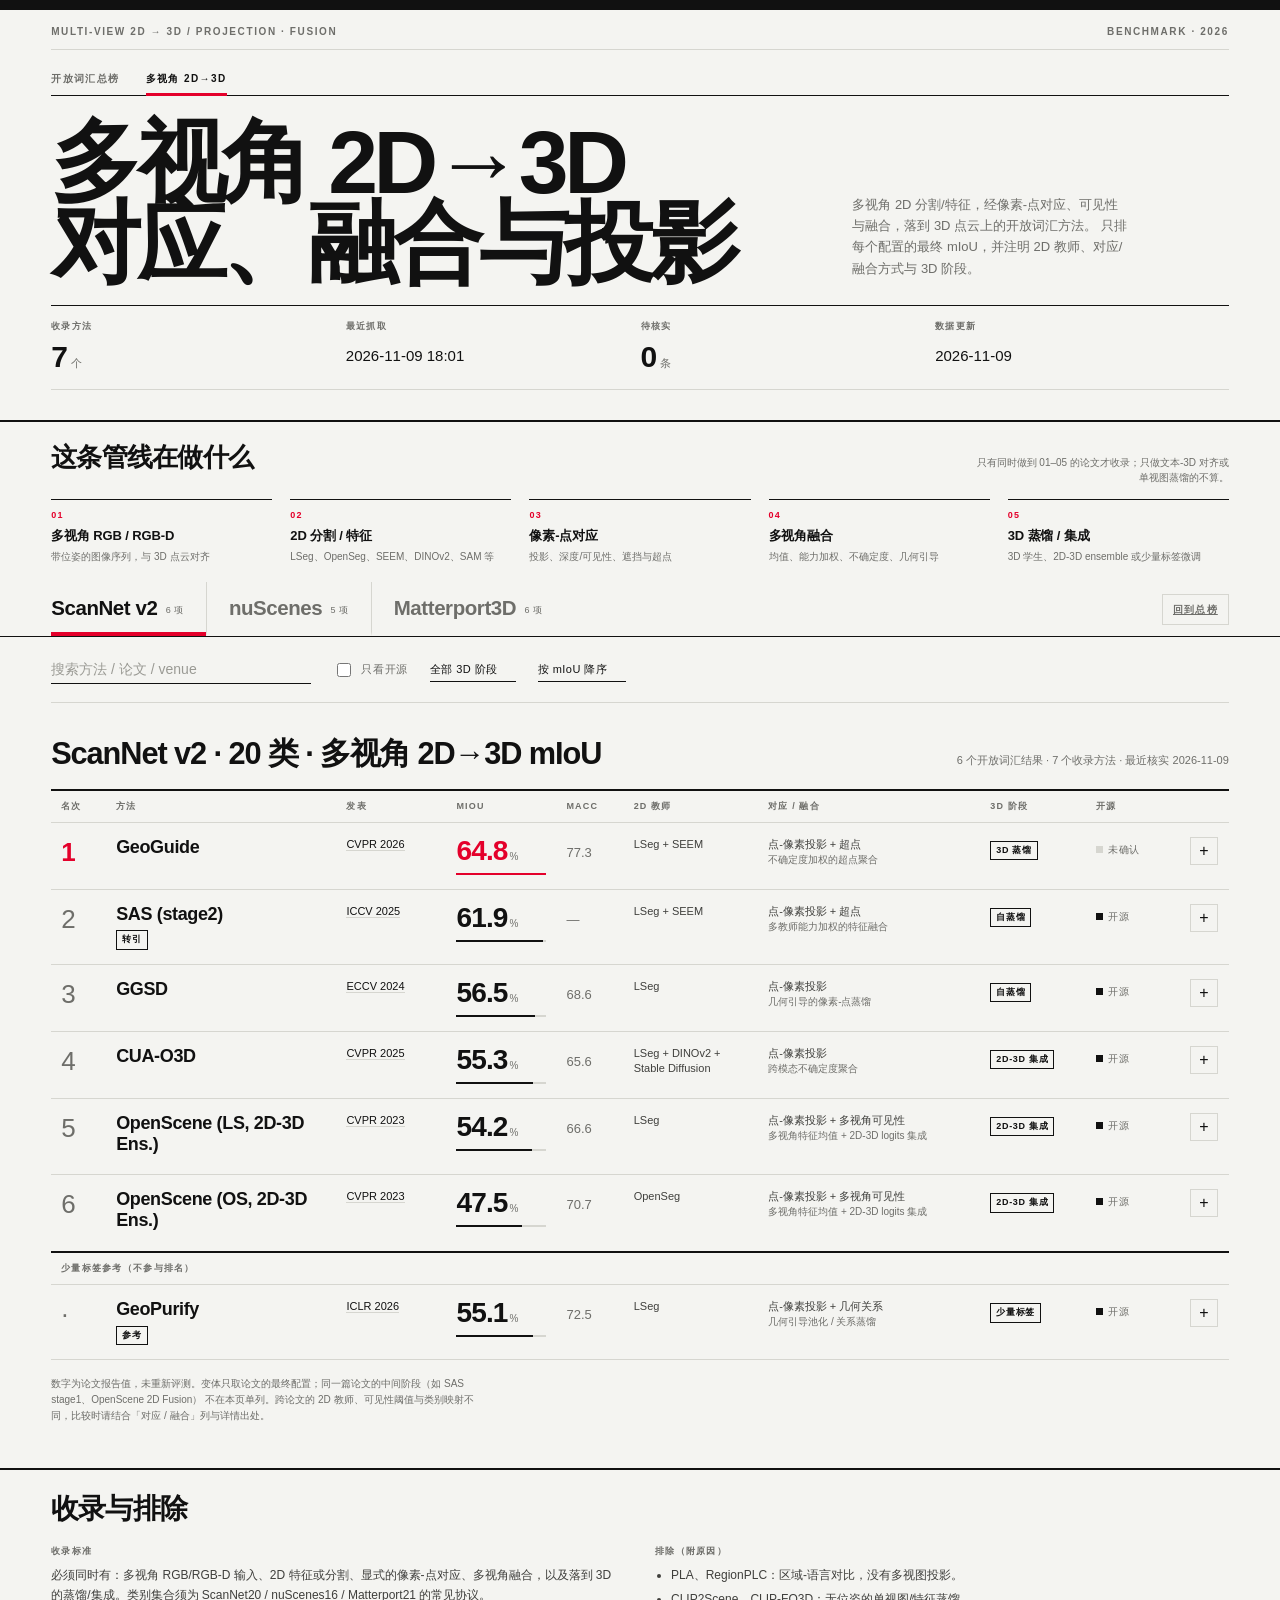
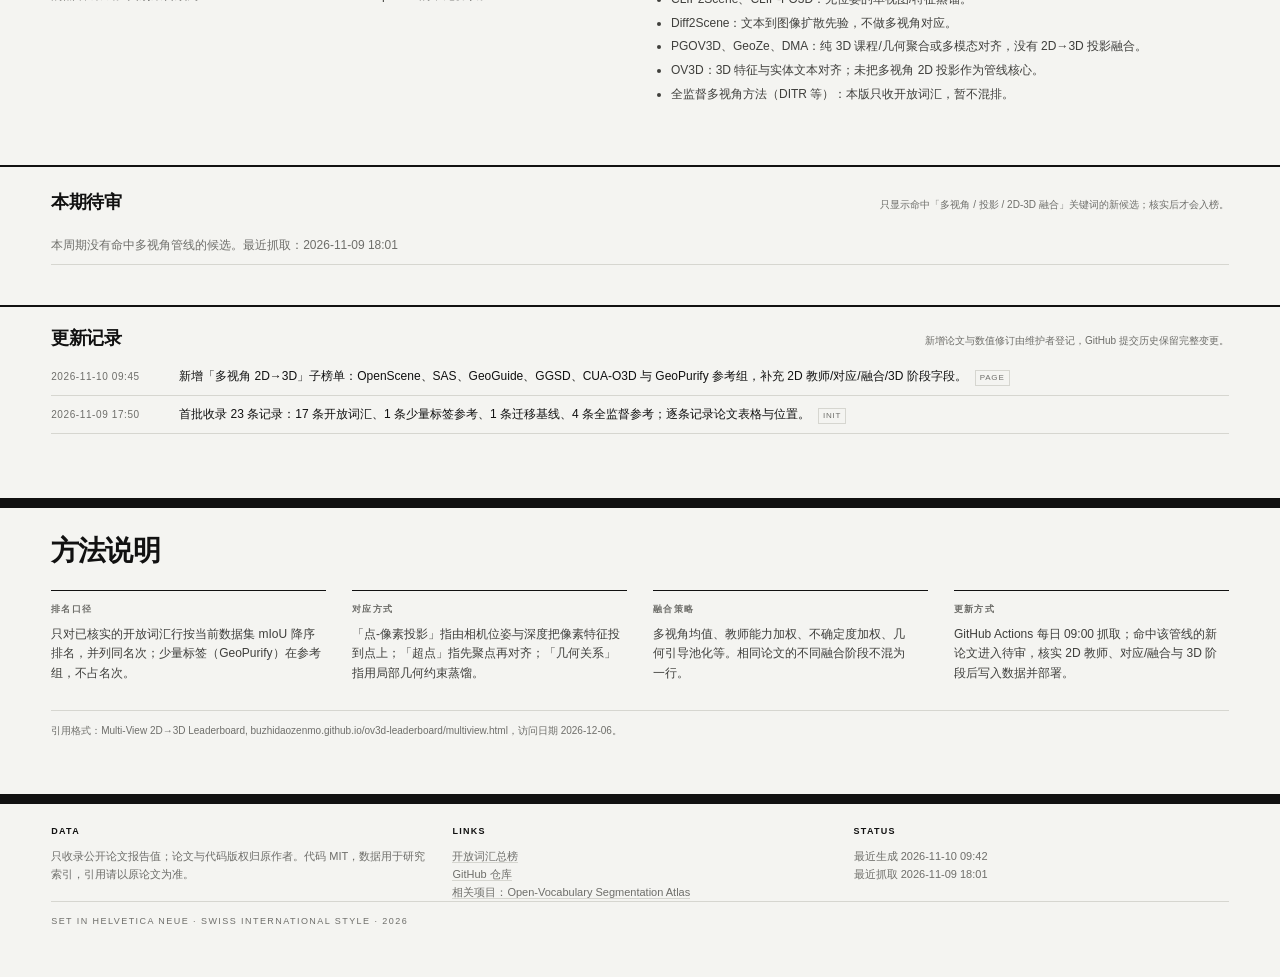
==== multiview.html @ ec30d6f8 "feat: add multi-view 2D-to-3D projection and fusion sub-leaderboard" ====
<!doctype html>
<html lang="zh-CN">
<head>
  <meta charset="utf-8">
  <meta name="viewport" content="width=device-width, initial-scale=1">
  <title>多视角 2D→3D 点云分割榜单 · Projection & Fusion</title>
  <meta name="description" content="多视角 2D 特征/分割经过像素-点对应、可见性与融合，投影到 3D 点云的开放词汇语义分割榜单：ScanNet v2、nuScenes、Matterport3D 的最终 mIoU，标注 2D 教师、对应/融合方式、3D 阶段与开源状态。">
  <meta name="color-scheme" content="light">
  <meta property="og:title" content="多视角 2D→3D 点云分割榜单">
  <meta property="og:description" content="多视角 2D 对应、融合与投影到 3D 点云的开放词汇方法，按 ScanNet v2 / nuScenes / Matterport3D 的最终 mIoU 排名。">
  <meta property="og:type" content="website">
  <link rel="icon" href="assets/favicon.svg" type="image/svg+xml">
  <link rel="stylesheet" href="assets/style.css">
</head>
<body>
  <a class="skip" href="#main">跳到正文</a>

  <header class="masthead wrap">
    <div class="kicker">
      <span>MULTI-VIEW 2D → 3D / PROJECTION · FUSION</span>
      <span>BENCHMARK · <span id="kicker-year">2026</span></span>
    </div>

    <nav class="sitenav" aria-label="榜单切换">
      <a href="index.html">开放词汇总榜</a>
      <a href="multiview.html" aria-current="page">多视角 2D→3D</a>
    </nav>

    <div class="masthead-grid">
      <h1>多视角 2D→3D<br>对应、融合与投影</h1>
      <p class="lede">
        多视角 2D 分割/特征，经像素-点对应、可见性与融合，落到 3D 点云上的开放词汇方法。
        只排每个配置的最终 mIoU，并注明 2D 教师、对应/融合方式与 3D 阶段。
      </p>
    </div>
    <dl class="stats" aria-label="数据概览">
      <div>
        <dt>收录方法</dt>
        <dd><span id="stat-methods">—</span><small>个</small></dd>
      </div>
      <div>
        <dt>最近抓取</dt>
        <dd id="stat-check" class="stat-date">—</dd>
      </div>
      <div>
        <dt>待核实</dt>
        <dd><span id="stat-pending">—</span><small>条</small></dd>
      </div>
      <div>
        <dt>数据更新</dt>
        <dd id="stat-updated" class="stat-date">—</dd>
      </div>
    </dl>
  </header>

  <section class="pipeline wrap" aria-labelledby="pipeline-title">
    <div class="pipeline-head">
      <h2 id="pipeline-title">这条管线在做什么</h2>
      <p>只有同时做到 01–05 的论文才收录；只做文本-3D 对齐或单视图蒸馏的不算。</p>
    </div>
    <ol class="pipeline-steps">
      <li class="step">
        <b>01</b>
        <strong>多视角 RGB / RGB-D</strong>
        <span>带位姿的图像序列，与 3D 点云对齐</span>
      </li>
      <li class="step">
        <b>02</b>
        <strong>2D 分割 / 特征</strong>
        <span>LSeg、OpenSeg、SEEM、DINOv2、SAM 等</span>
      </li>
      <li class="step">
        <b>03</b>
        <strong>像素-点对应</strong>
        <span>投影、深度/可见性、遮挡与超点</span>
      </li>
      <li class="step">
        <b>04</b>
        <strong>多视角融合</strong>
        <span>均值、能力加权、不确定度、几何引导</span>
      </li>
      <li class="step">
        <b>05</b>
        <strong>3D 蒸馏 / 集成</strong>
        <span>3D 学生、2D-3D ensemble 或少量标签微调</span>
      </li>
    </ol>
  </section>

  <nav class="tabs wrap" aria-label="数据集">
    <div class="tablist" role="tablist" aria-label="选择数据集">
      <button class="tab" role="tab" data-dataset="scannet_v2" aria-selected="true">
        ScanNet v2 <sup>20 类</sup>
      </button>
      <button class="tab" role="tab" data-dataset="nuscenes" aria-selected="false">
        nuScenes <sup>16 类</sup>
      </button>
      <button class="tab" role="tab" data-dataset="matterport3d" aria-selected="false">
        Matterport3D <sup>21 类</sup>
      </button>
    </div>
    <div class="viewswitch" role="group" aria-label="视图">
      <a class="ghost" href="index.html">回到总榜</a>
    </div>
  </nav>

  <main id="main" class="wrap">
    <section aria-labelledby="table-caption">
      <div class="toolbar">
        <label class="search">
          <span class="sr">搜索方法或论文</span>
          <input id="search" type="search" placeholder="搜索方法 / 论文 / venue" autocomplete="off">
        </label>
        <label class="check"><input id="only-open" type="checkbox"> 只看开源</label>
        <label class="select">
          <span class="sr">3D 阶段</span>
          <select id="stage-filter">
            <option value="all">全部 3D 阶段</option>
            <option value="3d_distill">3D 蒸馏</option>
            <option value="self_distill">自蒸馏</option>
            <option value="2d3d_ensemble">2D-3D 集成</option>
            <option value="few_label">少量标签</option>
          </select>
        </label>
        <label class="select">
          <span class="sr">排序</span>
          <select id="sort">
            <option value="miou">按 mIoU 降序</option>
            <option value="year">按年份降序</option>
            <option value="name">按方法名</option>
          </select>
        </label>
      </div>

      <div class="caption-row">
        <h2 id="table-caption">—</h2>
        <p id="table-sub">—</p>
      </div>

      <div class="tablewrap">
        <table class="board mv-board" id="board">
          <thead>
            <tr>
              <th scope="col" class="c-rank">名次</th>
              <th scope="col" class="c-method">方法</th>
              <th scope="col" class="c-venue">发表</th>
              <th scope="col" class="c-miou">mIoU</th>
              <th scope="col" class="c-macc">mAcc</th>
              <th scope="col" class="c-teacher">2D 教师</th>
              <th scope="col" class="c-corr">对应 / 融合</th>
              <th scope="col" class="c-stage">3D 阶段</th>
              <th scope="col" class="c-code">开源</th>
              <th scope="col" class="c-more"><span class="sr">详情</span></th>
            </tr>
          </thead>
          <tbody id="board-body"></tbody>
        </table>
        <p class="empty" id="empty" hidden>没有符合当前筛选的结果。</p>
      </div>

      <p class="caveat">
        数字为论文报告值，未重新评测。变体只取论文的最终配置；同一篇论文的中间阶段（如 SAS stage1、OpenScene 2D Fusion）
        不在本页单列。跨论文的 2D 教师、可见性阈值与类别映射不同，比较时请结合「对应 / 融合」列与详情出处。
      </p>
    </section>
  </main>

  <section class="scope wrap" aria-labelledby="scope-title">
    <h2 id="scope-title">收录与排除</h2>
    <div class="scope-grid">
      <div>
        <h3>收录标准</h3>
        <p>必须同时有：多视角 RGB/RGB-D 输入、2D 特征或分割、显式的像素-点对应、多视角融合，以及落到 3D 的蒸馏/集成。类别集合须为 ScanNet20 / nuScenes16 / Matterport21 的常见协议。</p>
      </div>
      <div>
        <h3>排除（附原因）</h3>
        <ul>
          <li>PLA、RegionPLC：区域-语言对比，没有多视图投影。</li>
          <li>CLIP2Scene、CLIP-FO3D：无位姿的单视图/特征蒸馏。</li>
          <li>Diff2Scene：文本到图像扩散先验，不做多视角对应。</li>
          <li>PGOV3D、GeoZe、DMA：纯 3D 课程/几何聚合或多模态对齐，没有 2D→3D 投影融合。</li>
          <li>OV3D：3D 特征与实体文本对齐；未把多视角 2D 投影作为管线核心。</li>
          <li>全监督多视角方法（DITR 等）：本版只收开放词汇，暂不混排。</li>
        </ul>
      </div>
    </div>
  </section>

  <aside class="pending wrap" aria-labelledby="pending-title">
    <div class="pending-head">
      <h2 id="pending-title">本期待审</h2>
      <p>只显示命中「多视角 / 投影 / 2D-3D 融合」关键词的新候选；核实后才会入榜。</p>
    </div>
    <ul id="pending-list" class="pending-list"></ul>
  </aside>

  <section class="changelog wrap" aria-labelledby="changelog-title">
    <div class="log-head">
      <h2 id="changelog-title">更新记录</h2>
      <p>新增论文与数值修订由维护者登记，GitHub 提交历史保留完整变更。</p>
    </div>
    <ol id="changelog-list" class="log-list"></ol>
  </section>

  <section class="method wrap" aria-labelledby="method-title">
    <h2 id="method-title">方法说明</h2>
    <div class="method-grid">
      <div>
        <h3>排名口径</h3>
        <p>只对已核实的开放词汇行按当前数据集 mIoU 降序排名，并列同名次；少量标签（GeoPurify）在参考组，不占名次。</p>
      </div>
      <div>
        <h3>对应方式</h3>
        <p>「点-像素投影」指由相机位姿与深度把像素特征投到点上；「超点」指先聚点再对齐；「几何关系」指用局部几何约束蒸馏。</p>
      </div>
      <div>
        <h3>融合策略</h3>
        <p>多视角均值、教师能力加权、不确定度加权、几何引导池化等。相同论文的不同融合阶段不混为一行。</p>
      </div>
      <div>
        <h3>更新方式</h3>
        <p>GitHub Actions 每日 09:00 抓取；命中该管线的新论文进入待审，核实 2D 教师、对应/融合与 3D 阶段后写入数据并部署。</p>
      </div>
    </div>
    <p class="cite">引用格式：Multi-View 2D→3D Leaderboard, <span id="cite-url">buzhidaozenmo.github.io/ov3d-leaderboard/multiview.html</span>，访问日期 <span id="cite-date">—</span>。</p>
  </section>

  <footer class="footer wrap">
    <div class="footer-grid">
      <div>
        <p class="foot-label">DATA</p>
        <p>只收录公开论文报告值；论文与代码版权归原作者。代码 MIT，数据用于研究索引，引用请以原论文为准。</p>
      </div>
      <div>
        <p class="foot-label">LINKS</p>
        <p><a href="index.html">开放词汇总榜</a><br>
           <a href="https://github.com/buzhidaozenmo/ov3d-leaderboard">GitHub 仓库</a><br>
           <a href="https://buzhidaozenmo.github.io/Open-Vocabulary-Segmentation-Atlas/">相关项目：Open-Vocabulary Segmentation Atlas</a></p>
      </div>
      <div>
        <p class="foot-label">STATUS</p>
        <p>最近生成 <span id="foot-generated">—</span><br>
           最近抓取 <span id="foot-checked">—</span><br>
           <span id="foot-error" class="foot-error" hidden></span></p>
      </div>
    </div>
    <p class="colophon">SET IN HELVETICA NEUE · SWISS INTERNATIONAL STYLE · <span id="foot-year">2026</span></p>
  </footer>

  <script src="data/leaderboard.js"></script>
  <script src="assets/mv.js"></script>
</body>
</html>
---- assets/style.css ----
:root {
  --paper: #f4f4f1;
  --ink: #111111;
  --muted: #6e6e6a;
  --rule: #d6d6d0;
  --wash: #e9e9e5;
  --red: #e4002b;
  --wrap: 1400px;
  --gutter: clamp(20px, 4vw, 56px);
  --font: "Helvetica Neue", Helvetica, Arial, "PingFang SC", "Noto Sans SC", sans-serif;
}

* { box-sizing: border-box; }

[hidden] { display: none !important; }

html { scroll-behavior: smooth; }

body {
  margin: 0;
  background: var(--paper);
  color: var(--ink);
  font-family: var(--font);
  font-size: 15px;
  line-height: 1.5;
  -webkit-font-smoothing: antialiased;
  text-rendering: optimizeLegibility;
}

a { color: inherit; }
a:hover { color: var(--red); }

.wrap {
  max-width: var(--wrap);
  margin: 0 auto;
  padding-left: var(--gutter);
  padding-right: var(--gutter);
}

.sr {
  position: absolute;
  width: 1px;
  height: 1px;
  overflow: hidden;
  clip: rect(0 0 0 0);
  white-space: nowrap;
}

.skip {
  position: absolute;
  left: -999px;
  top: 0;
  background: var(--ink);
  color: var(--paper);
  padding: 10px 14px;
  z-index: 20;
}
.skip:focus { left: 12px; top: 12px; }

:focus-visible {
  outline: 2px solid var(--red);
  outline-offset: 2px;
}

/* ---------- masthead ---------- */

.masthead {
  border-top: 10px solid var(--ink);
  padding-top: 14px;
}

.kicker {
  display: flex;
  justify-content: space-between;
  gap: 24px;
  border-bottom: 1px solid var(--rule);
  padding-bottom: 10px;
  font-size: 10px;
  font-weight: 700;
  letter-spacing: 0.16em;
  text-transform: uppercase;
  color: var(--muted);
}

.masthead-grid {
  display: grid;
  grid-template-columns: repeat(12, minmax(0, 1fr));
  gap: 24px;
  align-items: end;
}

h1 {
  grid-column: 1 / span 8;
  margin: 26px 0 22px;
  font-size: clamp(42px, 7vw, 104px);
  line-height: 0.9;
  letter-spacing: -0.05em;
  font-weight: 700;
}

.lede {
  grid-column: 9 / span 4;
  margin: 0 0 26px;
  max-width: 38ch;
  font-size: 13px;
  line-height: 1.65;
  color: var(--muted);
  text-wrap: pretty;
}

.stats {
  display: grid;
  grid-template-columns: repeat(4, minmax(0, 1fr));
  gap: 1px;
  margin: 0;
  border-top: 1px solid var(--ink);
  border-bottom: 1px solid var(--rule);
}

.stats > div {
  padding: 14px 18px 16px 0;
  min-width: 0;
}

.stats dt {
  font-size: 9px;
  font-weight: 700;
  letter-spacing: 0.14em;
  text-transform: uppercase;
  color: var(--muted);
  margin-bottom: 6px;
}

.stats dd {
  margin: 0;
  font-size: 30px;
  font-weight: 700;
  letter-spacing: -0.03em;
  font-variant-numeric: tabular-nums;
  line-height: 1.1;
}

.stats dd small {
  font-size: 11px;
  font-weight: 500;
  letter-spacing: 0;
  color: var(--muted);
  margin-left: 4px;
}

.stats .stat-date {
  font-size: 15px;
  font-weight: 500;
  letter-spacing: 0;
  padding-top: 8px;
  font-variant-numeric: tabular-nums;
}

/* ---------- site nav ---------- */

.sitenav {
  display: flex;
  gap: 26px;
  margin-top: 12px;
  border-bottom: 1px solid var(--ink);
}

.sitenav a {
  display: inline-block;
  padding: 9px 0 7px;
  margin-bottom: -1px;
  border-bottom: 3px solid transparent;
  font-size: 10px;
  font-weight: 700;
  letter-spacing: 0.14em;
  text-transform: uppercase;
  color: var(--muted);
  text-decoration: none;
  white-space: nowrap;
}

.sitenav a[aria-current="page"] {
  color: var(--ink);
  border-bottom-color: var(--red);
}

.sitenav a:hover { color: var(--ink); }

/* ---------- pipeline ---------- */

.pipeline {
  margin-top: 30px;
  border-top: 2px solid var(--ink);
  padding-top: 16px;
}

.pipeline-head {
  display: flex;
  align-items: baseline;
  justify-content: space-between;
  gap: 24px;
  margin-bottom: 14px;
}

.pipeline-head h2 { margin: 0; font-size: clamp(18px, 2vw, 26px); letter-spacing: -0.03em; }
.pipeline-head p { margin: 0; max-width: 46ch; text-align: right; font-size: 10px; color: var(--muted); }

.pipeline-steps {
  display: grid;
  grid-template-columns: repeat(5, minmax(0, 1fr));
  gap: 18px;
  list-style: none;
  margin: 0;
  padding: 0;
}

.step {
  border-top: 1px solid var(--ink);
  padding-top: 9px;
  min-width: 0;
}

.step b {
  display: block;
  font-size: 9px;
  letter-spacing: 0.14em;
  color: var(--red);
  font-weight: 700;
  margin-bottom: 6px;
}

.step strong {
  display: block;
  font-size: 13px;
  line-height: 1.3;
  letter-spacing: -0.01em;
  margin-bottom: 4px;
}

.step span { display: block; font-size: 10px; line-height: 1.5; color: var(--muted); }

/* ---------- multi-view table ---------- */

.mv-board .c-rank { width: 54px; }
.mv-board .c-method { width: 226px; }
.mv-board .c-venue { width: 108px; }
.mv-board .c-miou { width: 108px; }
.mv-board .c-macc { width: 66px; }
.mv-board .c-teacher { width: 132px; }
.mv-board .c-corr { width: 218px; }
.mv-board .c-stage { width: 104px; }
.mv-board .c-code { width: 92px; }
.mv-board .c-more { width: 40px; }

.cell-small { display: block; font-size: 11px; line-height: 1.4; color: #3f3f3c; }
.stack span { display: block; font-size: 11px; line-height: 1.45; color: #3f3f3c; }
.stack .muted { font-size: 10px; color: var(--muted); }
.mv-board .chip { white-space: nowrap; }

/* ---------- scope ---------- */

.scope {
  margin-top: 44px;
  border-top: 2px solid var(--ink);
  padding-top: 18px;
}

.scope > h2 { margin: 0 0 14px; font-size: clamp(20px, 2.2vw, 30px); letter-spacing: -0.03em; }

.scope-grid {
  display: grid;
  grid-template-columns: repeat(2, minmax(0, 1fr));
  gap: 30px;
}

.scope-grid h3 {
  margin: 0 0 8px;
  font-size: 9px;
  letter-spacing: 0.14em;
  text-transform: uppercase;
  color: var(--muted);
}

.scope-grid p, .scope-grid li { font-size: 12px; line-height: 1.65; color: #3f3f3c; }
.scope-grid p { margin: 0; }
.scope-grid ul { margin: 0; padding-left: 16px; }
.scope-grid li { margin-bottom: 4px; }

/* ---------- tabs ---------- */

.tabs {
  display: flex;
  align-items: stretch;
  justify-content: space-between;
  gap: 20px;
  margin-top: 18px;
  border-bottom: 1px solid var(--ink);
}

.tablist { display: flex; flex-wrap: wrap; gap: 0; }

.tab {
  appearance: none;
  background: none;
  border: 0;
  border-bottom: 4px solid transparent;
  margin: 0;
  padding: 14px 22px 12px 0;
  font-family: inherit;
  font-size: clamp(16px, 1.6vw, 21px);
  font-weight: 700;
  letter-spacing: -0.02em;
  color: var(--muted);
  cursor: pointer;
  text-align: left;
}

.tab + .tab { padding-left: 22px; border-left: 1px solid var(--rule); }

.tab sup {
  font-size: 9px;
  font-weight: 500;
  letter-spacing: 0.06em;
  color: var(--muted);
  margin-left: 3px;
  vertical-align: 2px;
}

.tab[aria-selected="true"] {
  color: var(--ink);
  border-bottom-color: var(--red);
}

.viewswitch { display: flex; align-items: center; gap: 6px; }

.ghost {
  appearance: none;
  background: none;
  border: 1px solid var(--rule);
  padding: 7px 10px;
  font-family: inherit;
  font-size: 10px;
  font-weight: 700;
  letter-spacing: 0.12em;
  text-transform: uppercase;
  color: var(--muted);
  cursor: pointer;
}

.ghost[aria-pressed="true"] {
  background: var(--ink);
  border-color: var(--ink);
  color: var(--paper);
}

/* ---------- toolbar ---------- */

.toolbar {
  display: flex;
  flex-wrap: wrap;
  align-items: center;
  gap: 14px 22px;
  padding: 18px 0;
  border-bottom: 1px solid var(--rule);
}

.search { flex: 0 1 260px; }

.search input {
  width: 100%;
  border: 0;
  border-bottom: 1px solid var(--ink);
  background: none;
  padding: 6px 0;
  font-family: inherit;
  font-size: 14px;
  color: var(--ink);
}

.search input::placeholder { color: #9a9a94; }
.search input:focus { outline: none; border-bottom-color: var(--red); }

.check {
  display: inline-flex;
  align-items: center;
  gap: 7px;
  font-size: 11px;
  letter-spacing: 0.06em;
  color: var(--muted);
  cursor: pointer;
}

.check input { accent-color: var(--red); width: 14px; height: 14px; }

.select select {
  appearance: none;
  border: 0;
  border-bottom: 1px solid var(--ink);
  background: none;
  padding: 6px 18px 6px 0;
  font-family: inherit;
  font-size: 11px;
  letter-spacing: 0.04em;
  color: var(--ink);
  cursor: pointer;
}

.toolbar-note {
  margin: 0 0 0 auto;
  font-size: 10px;
  letter-spacing: 0.04em;
  color: var(--muted);
}

/* ---------- caption ---------- */

.caption-row {
  display: flex;
  align-items: baseline;
  justify-content: space-between;
  gap: 24px;
  padding: 28px 0 12px;
  border-bottom: 2px solid var(--ink);
}

.caption-row h2 {
  margin: 0;
  font-size: clamp(22px, 2.4vw, 34px);
  letter-spacing: -0.035em;
}

.caption-row p {
  margin: 0;
  text-align: right;
  font-size: 11px;
  color: var(--muted);
}

/* ---------- table ---------- */

.tablewrap { overflow-x: auto; }

.board {
  width: 100%;
  border-collapse: collapse;
  table-layout: auto;
}

.board th {
  padding: 9px 10px 8px;
  border-bottom: 1px solid var(--rule);
  font-size: 9px;
  font-weight: 700;
  letter-spacing: 0.13em;
  text-transform: uppercase;
  color: var(--muted);
  text-align: left;
  white-space: nowrap;
}

.board td {
  padding: 14px 10px;
  border-bottom: 1px solid var(--rule);
  vertical-align: top;
}

.board tbody tr.row:hover { background: var(--wash); }
.board tbody tr.row { cursor: pointer; }

.c-rank { width: 62px; }
.c-miou { width: 128px; }
.c-macc { width: 78px; }
.c-proto { width: 190px; }
.c-code { width: 108px; }
.c-more { width: 40px; }

.rank {
  font-size: 26px;
  font-weight: 400;
  line-height: 1;
  letter-spacing: -0.04em;
  font-variant-numeric: tabular-nums;
  color: var(--muted);
  padding-top: 2px;
}

.rank.first { color: var(--red); font-weight: 700; }

.method-name {
  display: block;
  font-size: 18px;
  font-weight: 700;
  letter-spacing: -0.02em;
  line-height: 1.15;
}

.method-tags {
  display: flex;
  flex-wrap: wrap;
  gap: 4px;
  margin-top: 6px;
}

.venue {
  display: block;
  font-size: 11px;
  font-weight: 500;
  line-height: 1.35;
  white-space: nowrap;
}

.venue a { text-decoration: none; border-bottom: 1px solid var(--rule); }
.venue a:hover { border-bottom-color: var(--red); }
.venue small { display: block; color: var(--muted); font-size: 10px; }

.number {
  display: block;
  font-size: 28px;
  font-weight: 700;
  line-height: 1;
  letter-spacing: -0.03em;
  font-variant-numeric: tabular-nums;
}

.number small {
  font-size: 10px;
  font-weight: 500;
  color: var(--muted);
  letter-spacing: 0;
  margin-left: 2px;
}

.number.best { color: var(--red); }

.bar {
  display: block;
  height: 2px;
  margin-top: 8px;
  background: var(--rule);
  width: 100%;
}

.bar i {
  display: block;
  height: 2px;
  background: var(--ink);
}

.number.best + .bar i { background: var(--red); }

.macc {
  font-size: 13px;
  font-variant-numeric: tabular-nums;
  color: var(--muted);
  padding-top: 6px;
  display: block;
}

.chips { display: flex; flex-wrap: wrap; gap: 4px; }

.chip {
  display: inline-block;
  border: 1px solid var(--rule);
  padding: 2px 5px;
  font-size: 9px;
  font-weight: 700;
  letter-spacing: 0.08em;
  text-transform: uppercase;
  color: var(--muted);
  white-space: nowrap;
}

.chip.warn { border-color: var(--ink); color: var(--ink); }

.code {
  display: inline-flex;
  align-items: center;
  gap: 5px;
  font-size: 10px;
  letter-spacing: 0.04em;
  color: var(--muted);
  text-decoration: none;
  white-space: nowrap;
}

.dot {
  width: 7px;
  height: 7px;
  background: var(--rule);
  display: inline-block;
  flex: none;
}

.code.yes .dot { background: var(--ink); }
.code.partial .dot { background: linear-gradient(135deg, var(--ink) 50%, var(--rule) 50%); }
.code.no .dot { background: var(--paper); border: 1px solid var(--ink); }

.more {
  appearance: none;
  background: none;
  border: 1px solid var(--rule);
  width: 28px;
  height: 28px;
  font-family: inherit;
  font-size: 16px;
  line-height: 1;
  color: var(--ink);
  cursor: pointer;
  padding: 0;
}

tr.row:hover .more { border-color: var(--ink); }

.separator td {
  border-top: 2px solid var(--ink);
  border-bottom: 1px solid var(--rule);
  padding: 9px 10px;
  font-size: 9px;
  font-weight: 700;
  letter-spacing: 0.14em;
  text-transform: uppercase;
  color: var(--muted);
  background: var(--paper);
}

.separator .sep-note {
  float: right;
  letter-spacing: 0.04em;
  text-transform: none;
  font-weight: 400;
}

.details td {
  background: var(--wash);
  padding: 0;
  border-bottom: 1px solid var(--ink);
}

.details-inner {
  display: grid;
  grid-template-columns: minmax(0, 1.35fr) minmax(0, 1fr);
  gap: 28px;
  padding: 24px 26px 28px;
}

.details h4 {
  margin: 0 0 6px;
  font-size: 10px;
  letter-spacing: 0.13em;
  text-transform: uppercase;
  color: var(--muted);
}

.details .title {
  font-size: 16px;
  font-weight: 700;
  line-height: 1.3;
  letter-spacing: -0.015em;
  margin: 0 0 10px;
}

.details p { margin: 0 0 8px; font-size: 12px; line-height: 1.6; color: #3f3f3c; }
.details .links { display: flex; flex-wrap: wrap; gap: 14px; margin-top: 12px; }
.details .links a { font-size: 11px; font-weight: 700; letter-spacing: 0.06em; text-transform: uppercase; border-bottom: 1px solid var(--ink); text-decoration: none; }

.srctable { width: 100%; border-collapse: collapse; font-size: 11px; }
.srctable th, .srctable td { text-align: left; padding: 6px 8px; border-bottom: 1px solid var(--rule); vertical-align: top; }
.srctable th { font-size: 9px; letter-spacing: 0.1em; text-transform: uppercase; color: var(--muted); }
.srctable td.num { font-variant-numeric: tabular-nums; font-weight: 700; white-space: nowrap; }
.srctable .secondary-flag { color: var(--red); font-size: 9px; letter-spacing: 0.06em; }

.empty { padding: 40px 0; color: var(--muted); font-size: 13px; }

.caveat {
  margin: 16px 0 0;
  max-width: 78ch;
  font-size: 10px;
  line-height: 1.6;
  color: var(--muted);
}

/* matrix */

.matrix td { padding: 13px 10px; }
.matrix .num { font-size: 17px; font-weight: 700; font-variant-numeric: tabular-nums; display: block; }
.matrix .num.best { color: var(--red); border-bottom: 2px solid var(--red); display: inline-block; }
.matrix .num.dash { color: var(--rule); font-weight: 400; }
.matrix .m-name { font-size: 13px; font-weight: 700; }
.matrix .m-meta { display: block; font-size: 10px; color: var(--muted); margin-top: 3px; }
.matrix tr.group-start td { border-top: 1px solid var(--ink); }

/* ---------- pending ---------- */

.pending {
  margin-top: 56px;
  border-top: 2px solid var(--ink);
  padding-top: 22px;
}

.pending-head {
  display: flex;
  align-items: baseline;
  justify-content: space-between;
  gap: 24px;
  margin-bottom: 10px;
}

.pending-head h2 { margin: 0; font-size: 18px; letter-spacing: -0.02em; }
.pending-head p { margin: 0; font-size: 10px; color: var(--muted); }

.pending-list { list-style: none; margin: 0; padding: 0; }

.pending-list li {
  display: grid;
  grid-template-columns: 92px minmax(0, 1fr) auto;
  gap: 18px;
  align-items: baseline;
  padding: 10px 0;
  border-bottom: 1px solid var(--rule);
  font-size: 12px;
}

.pending-list .date { font-size: 10px; letter-spacing: 0.06em; color: var(--muted); font-variant-numeric: tabular-nums; }
.pending-list .ptitle { line-height: 1.4; }
.pending-list .ptitle a { text-decoration: none; border-bottom: 1px solid var(--rule); }
.pending-list .ptitle a:hover { border-bottom-color: var(--red); }
.pending-list .kw { font-size: 9px; letter-spacing: 0.06em; text-transform: uppercase; color: var(--muted); white-space: nowrap; }
.pending-empty {
  display: block !important;
  font-size: 12px;
  color: var(--muted);
  padding: 12px 0;
  border-bottom: 1px solid var(--rule);
}

/* ---------- changelog ---------- */

.changelog {
  margin-top: 40px;
  border-top: 2px solid var(--ink);
  padding-top: 18px;
}

.log-head {
  display: flex;
  align-items: baseline;
  justify-content: space-between;
  gap: 24px;
  margin-bottom: 6px;
}

.log-head h2 { margin: 0; font-size: 18px; letter-spacing: -0.02em; }
.log-head p { margin: 0; font-size: 10px; color: var(--muted); text-align: right; }

.log-list { list-style: none; margin: 0; padding: 0; }

.log-list li {
  display: grid;
  grid-template-columns: 110px minmax(0, 1fr);
  gap: 18px;
  align-items: baseline;
  padding: 9px 0;
  border-bottom: 1px solid var(--rule);
  font-size: 12px;
}

.log-date {
  font-size: 10px;
  letter-spacing: 0.06em;
  color: var(--muted);
  font-variant-numeric: tabular-nums;
}

.log-body { display: flex; flex-wrap: wrap; gap: 8px; align-items: baseline; }
.log-body strong { font-weight: 500; }

.log-kind {
  font-size: 8px;
  letter-spacing: 0.1em;
  text-transform: uppercase;
  color: var(--muted);
  border: 1px solid var(--rule);
  padding: 1px 4px;
}

.log-empty { display: block !important; font-size: 12px; color: var(--muted); padding: 12px 0; }

@media (max-width: 900px) {
  .pipeline-head { flex-direction: column; gap: 4px; }
  .pipeline-head p { text-align: left; }
  .pipeline-steps { grid-template-columns: 1fr; gap: 12px; }
  .scope-grid { grid-template-columns: 1fr; gap: 18px; }

  .mv-board { display: block; width: 100%; }
  .mv-board thead { display: none; }
  .mv-board tbody { display: block; }
  .mv-board tr.row {
    display: grid;
    grid-template-columns: 44px minmax(0, 1fr) 36px;
    grid-template-areas:
      "rank method more"
      "rank venue more"
      "rank miou more"
      "rank macc more"
      "rank teacher more"
      "rank corr more"
      "rank stage more"
      "rank code more";
    column-gap: 12px;
    row-gap: 5px;
    padding: 16px 0 14px;
    border-bottom: 1px solid var(--rule);
  }
  .mv-board tr.row td { display: block; border: 0; padding: 0; min-width: 0; width: auto; }
  .mv-board tr.row .c-rank { grid-area: rank; }
  .mv-board tr.row .c-method { grid-area: method; }
  .mv-board tr.row .c-venue { grid-area: venue; }
  .mv-board tr.row .c-miou { grid-area: miou; margin-top: 4px; }
  .mv-board tr.row .c-macc { grid-area: macc; }
  .mv-board tr.row .c-teacher { grid-area: teacher; margin-top: 2px; }
  .mv-board tr.row .c-teacher::before {
    content: "2D 教师";
    display: block;
    font-size: 8px;
    letter-spacing: 0.12em;
    text-transform: uppercase;
    color: var(--muted);
  }
  .mv-board tr.row .c-corr { grid-area: corr; margin-top: 2px; }
  .mv-board tr.row .c-corr::before {
    content: "对应 / 融合";
    display: block;
    font-size: 8px;
    letter-spacing: 0.12em;
    text-transform: uppercase;
    color: var(--muted);
  }
  .mv-board tr.row .c-stage { grid-area: stage; justify-self: start; margin-top: 2px; }
  .mv-board tr.row .c-code { grid-area: code; justify-self: start; margin-top: 2px; }
  .mv-board tr.row .c-more { grid-area: more; justify-self: end; align-self: start; }
  .mv-board tr.row .bar { max-width: 220px; }
  .mv-board tr.row .number { font-size: 24px; }

  .mv-board .separator { display: block; }
  .mv-board .separator td { display: block; border: 0; border-top: 2px solid var(--ink); }
  .mv-board .details { display: block; }
  .mv-board .details td { display: block; }

  .log-head { flex-direction: column; gap: 2px; }
  .log-head p { text-align: left; }
  .log-list li { grid-template-columns: 82px minmax(0, 1fr); }
}

/* ---------- method ---------- */

.method {
  margin-top: 64px;
  border-top: 10px solid var(--ink);
  padding-top: 22px;
}

.method > h2 { margin: 0 0 18px; font-size: clamp(22px, 2.2vw, 32px); letter-spacing: -0.03em; }

.method-grid {
  display: grid;
  grid-template-columns: repeat(4, minmax(0, 1fr));
  gap: 26px;
}

.method-grid > div { border-top: 1px solid var(--ink); padding-top: 12px; }

.method-grid h3 {
  margin: 0 0 8px;
  font-size: 9px;
  letter-spacing: 0.14em;
  text-transform: uppercase;
  color: var(--muted);
}

.method-grid p { margin: 0; font-size: 12px; line-height: 1.65; color: #3f3f3c; text-wrap: pretty; }

.cite {
  margin: 26px 0 0;
  padding-top: 12px;
  border-top: 1px solid var(--rule);
  font-size: 10px;
  color: var(--muted);
}

/* ---------- footer ---------- */

.footer {
  margin-top: 56px;
  border-top: 10px solid var(--ink);
  padding-top: 20px;
  padding-bottom: 48px;
}

.footer-grid {
  display: grid;
  grid-template-columns: repeat(3, minmax(0, 1fr));
  gap: 26px;
}

.footer p { margin: 0; font-size: 11px; line-height: 1.65; color: var(--muted); }
.foot-label { font-size: 9px !important; letter-spacing: 0.14em; text-transform: uppercase; font-weight: 700; margin-bottom: 8px !important; color: var(--ink) !important; }
.footer a { text-decoration: none; border-bottom: 1px solid var(--rule); }
.footer a:hover { border-bottom-color: var(--red); }
.foot-error { color: var(--red); }

.colophon {
  margin: 30px 0 0;
  padding-top: 12px;
  border-top: 1px solid var(--rule);
  font-size: 9px !important;
  letter-spacing: 0.16em;
  text-transform: uppercase;
}

/* ---------- responsive ---------- */

@media (max-width: 1080px) {
  .method-grid { grid-template-columns: repeat(2, minmax(0, 1fr)); }
  .toolbar-note { flex-basis: 100%; margin-left: 0; }
}

@media (max-width: 900px) {
  .pipeline-head { flex-direction: column; gap: 4px; }
  .pipeline-head p { text-align: left; }
  .pipeline-steps { grid-template-columns: 1fr; gap: 12px; }
  .scope-grid { grid-template-columns: 1fr; gap: 18px; }

  .mv-board { display: block; width: 100%; }
  .mv-board thead { display: none; }
  .mv-board tbody { display: block; }
  .mv-board tr.row {
    display: grid;
    grid-template-columns: 44px minmax(0, 1fr) 36px;
    grid-template-areas:
      "rank method more"
      "rank venue more"
      "rank miou more"
      "rank macc more"
      "rank teacher more"
      "rank corr more"
      "rank stage more"
      "rank code more";
    column-gap: 12px;
    row-gap: 5px;
    padding: 16px 0 14px;
    border-bottom: 1px solid var(--rule);
  }
  .mv-board tr.row td { display: block; border: 0; padding: 0; min-width: 0; width: auto; }
  .mv-board tr.row .c-rank { grid-area: rank; }
  .mv-board tr.row .c-method { grid-area: method; }
  .mv-board tr.row .c-venue { grid-area: venue; }
  .mv-board tr.row .c-miou { grid-area: miou; margin-top: 4px; }
  .mv-board tr.row .c-macc { grid-area: macc; }
  .mv-board tr.row .c-teacher { grid-area: teacher; margin-top: 2px; }
  .mv-board tr.row .c-teacher::before {
    content: "2D 教师";
    display: block;
    font-size: 8px;
    letter-spacing: 0.12em;
    text-transform: uppercase;
    color: var(--muted);
  }
  .mv-board tr.row .c-corr { grid-area: corr; margin-top: 2px; }
  .mv-board tr.row .c-corr::before {
    content: "对应 / 融合";
    display: block;
    font-size: 8px;
    letter-spacing: 0.12em;
    text-transform: uppercase;
    color: var(--muted);
  }
  .mv-board tr.row .c-stage { grid-area: stage; justify-self: start; margin-top: 2px; }
  .mv-board tr.row .c-code { grid-area: code; justify-self: start; margin-top: 2px; }
  .mv-board tr.row .c-more { grid-area: more; justify-self: end; align-self: start; }
  .mv-board tr.row .bar { max-width: 220px; }
  .mv-board tr.row .number { font-size: 24px; }

  .mv-board .separator { display: block; }
  .mv-board .separator td { display: block; border: 0; border-top: 2px solid var(--ink); }
  .mv-board .details { display: block; }
  .mv-board .details td { display: block; }

  h1 { grid-column: 1 / -1; margin-bottom: 14px; }
  .lede { grid-column: 1 / -1; margin-bottom: 22px; }
  .masthead-grid { gap: 0; }
  .stats { grid-template-columns: repeat(2, minmax(0, 1fr)); }
  .stats > div:nth-child(3), .stats > div:nth-child(4) { border-top: 1px solid var(--rule); }
  .tabs { flex-direction: column; align-items: stretch; gap: 6px; }
  .tablist { flex-wrap: nowrap; overflow-x: auto; -webkit-overflow-scrolling: touch; justify-content: flex-start; }
  .tab, .tab + .tab { padding: 10px 8px; font-size: 14px; border-left: 0; white-space: nowrap; }
  .viewswitch { justify-content: flex-start; padding-bottom: 8px; }
  .caption-row { flex-direction: column; align-items: flex-start; gap: 4px; }
  .caption-row h2 { width: 100%; font-size: clamp(18px, 5.2vw, 26px); }
  .caption-row p { width: 100%; text-align: left; }
  .details-inner { grid-template-columns: 1fr; gap: 18px; }
  .method-grid { grid-template-columns: 1fr; }
  .footer-grid { grid-template-columns: 1fr; }
  .pending-list li { grid-template-columns: 74px minmax(0, 1fr); }
  .pending-list .kw { display: none; }

  /* card-style ranking rows */
  .board { display: block; width: 100%; }
  .board thead { display: none; }
  .board tbody { display: block; }
  .board tr.row {
    display: grid;
    grid-template-columns: 44px minmax(0, 1fr) 36px;
    grid-template-areas:
      "rank method more"
      "rank venue  more"
      "rank miou   more"
      "rank macc   more"
      "rank proto  more"
      "rank code   more";
    column-gap: 12px;
    row-gap: 5px;
    padding: 16px 0 14px;
    border-bottom: 1px solid var(--rule);
  }
  .board tr.row td { display: block; border: 0; padding: 0; min-width: 0; }
  .board tr.row .c-rank { grid-area: rank; }
  .board tr.row td:nth-child(2) { grid-area: method; }
  .board tr.row .c-venue { grid-area: venue; }
  .board tr.row .c-miou { grid-area: miou; margin-top: 4px; }
  .board tr.row .c-macc { grid-area: macc; }
  .board tr.row .c-proto { grid-area: proto; justify-self: start; margin-top: 3px; }
  .board tr.row .c-code { grid-area: code; justify-self: start; margin-top: 3px; }
  .board tr.row .c-more { grid-area: more; justify-self: end; align-self: start; width: auto; }
  .board tr.row .bar { max-width: 220px; }
  .board tr.row .number { font-size: 24px; }
  .board tr.row .macc { padding-top: 0; display: inline-flex; gap: 6px; align-items: baseline; }
  .board tr.row .macc::before {
    content: "mAcc";
    font-size: 8px;
    letter-spacing: 0.12em;
    text-transform: uppercase;
    color: var(--muted);
  }
  .board tr.row .chips { justify-content: flex-start; }
  .separator { display: block; }
  .separator td { display: block; border: 0; border-top: 2px solid var(--ink); }
  .separator .sep-note { display: block; float: none; margin-top: 3px; }
  .details { display: block; }
  .details td { display: block; }
  .details-inner { padding: 20px; }
  .details .srctable { display: block; overflow-x: auto; }
  .matrix, .matrix tbody, .matrix tr { display: table; width: 100%; }
  .matrix td, .matrix th { display: table-cell; }
  .matrix thead { display: table-header-group; }
  .matrix tr.row { display: table-row; padding: 0; }
  .tablewrap { overflow-x: auto; }
  .matrix { min-width: 640px; }
}

@media (max-width: 520px) {
  .kicker span:last-child { display: none; }
  .stats dd { font-size: 24px; }
  .tab sup { display: none; }
  .board tr.row { grid-template-columns: 40px minmax(0, 1fr) 40px; column-gap: 10px; }
  .rank { font-size: 21px; }
  .method-name { font-size: 16px; }
  .more { width: 26px; height: 26px; font-size: 14px; }
}

/* ---------- print ---------- */

@media print {
  body { background: #fff; }
  .masthead { border-top: 0; }
  .tabs, .toolbar, .pending, .viewswitch, .c-more, .skip { display: none !important; }
  .board th, .board td { border-color: #999; }
  .number.best, .rank.first { color: #000; }
  .details { display: none; }
  a { text-decoration: none; }
  .footer { border-top: 1px solid #000; }
}

@media (prefers-reduced-motion: reduce) {
  html { scroll-behavior: auto; }
  * { transition: none !important; animation: none !important; }
}
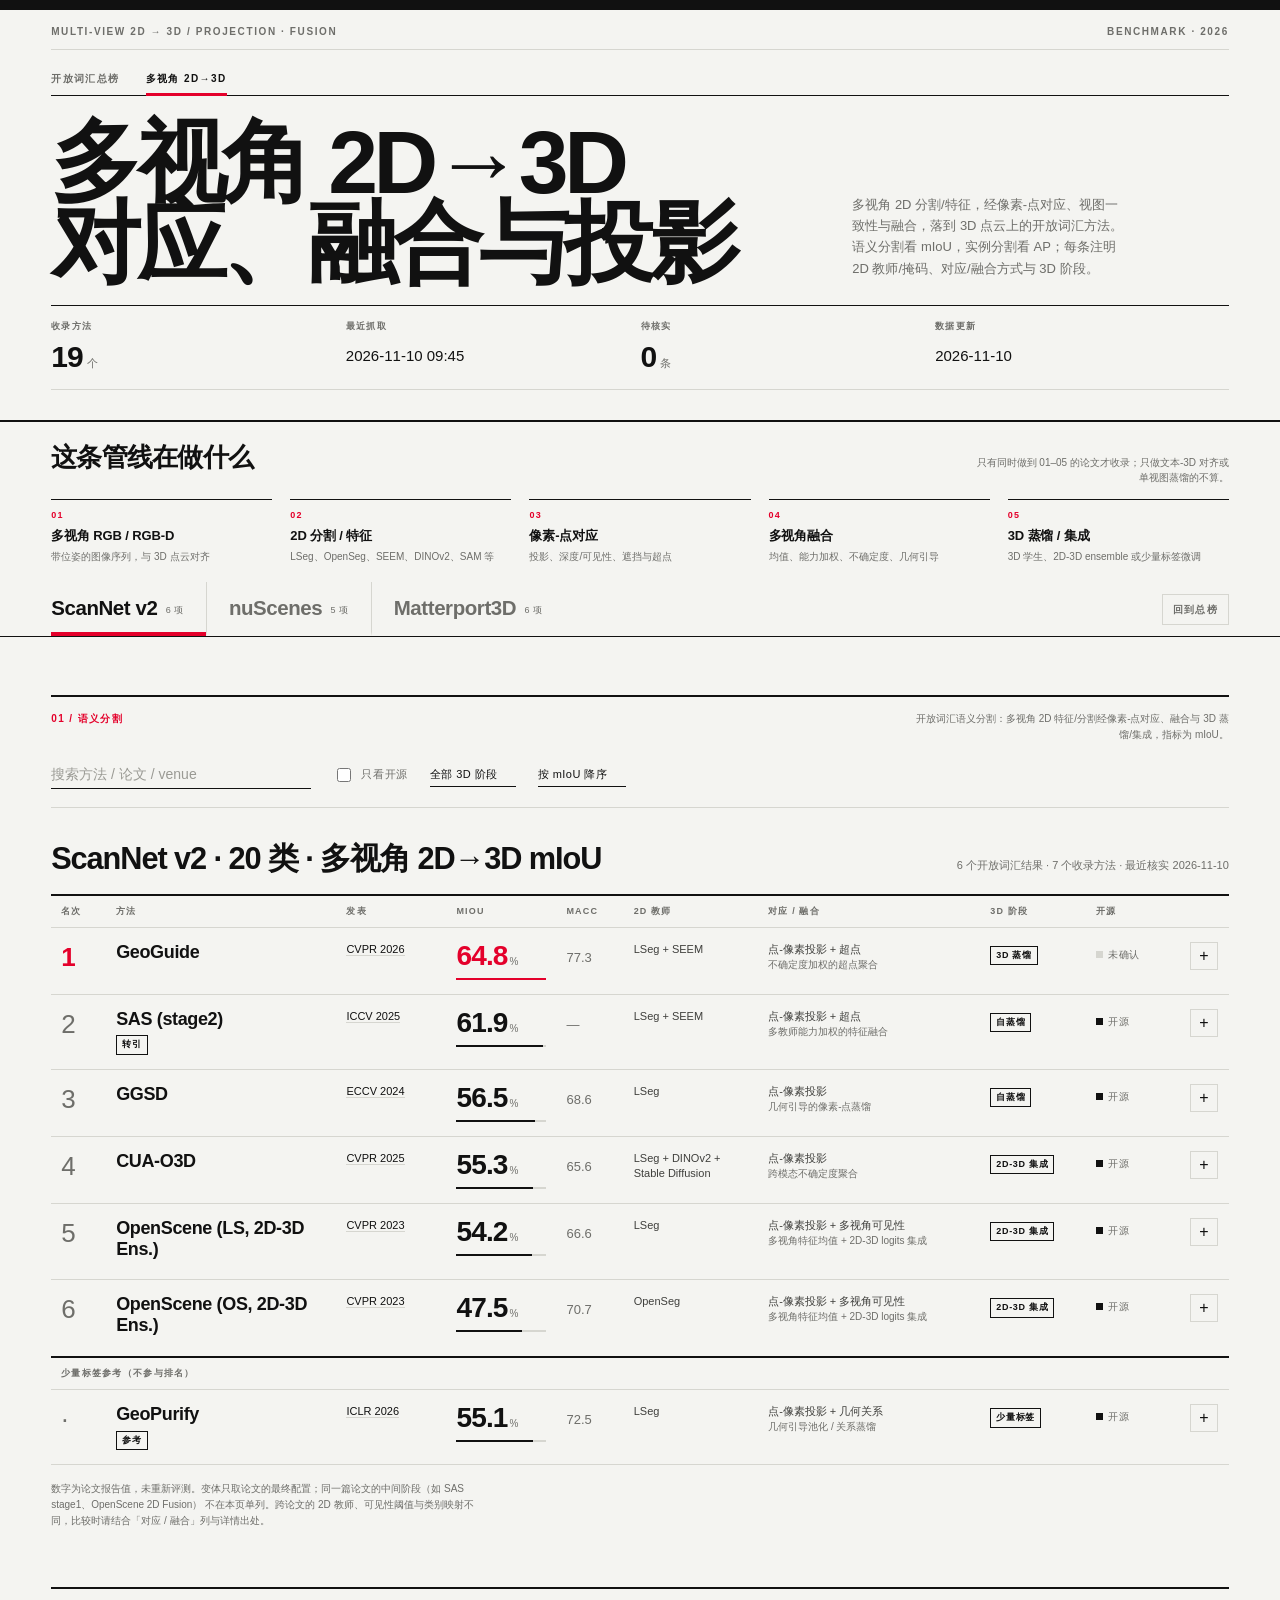
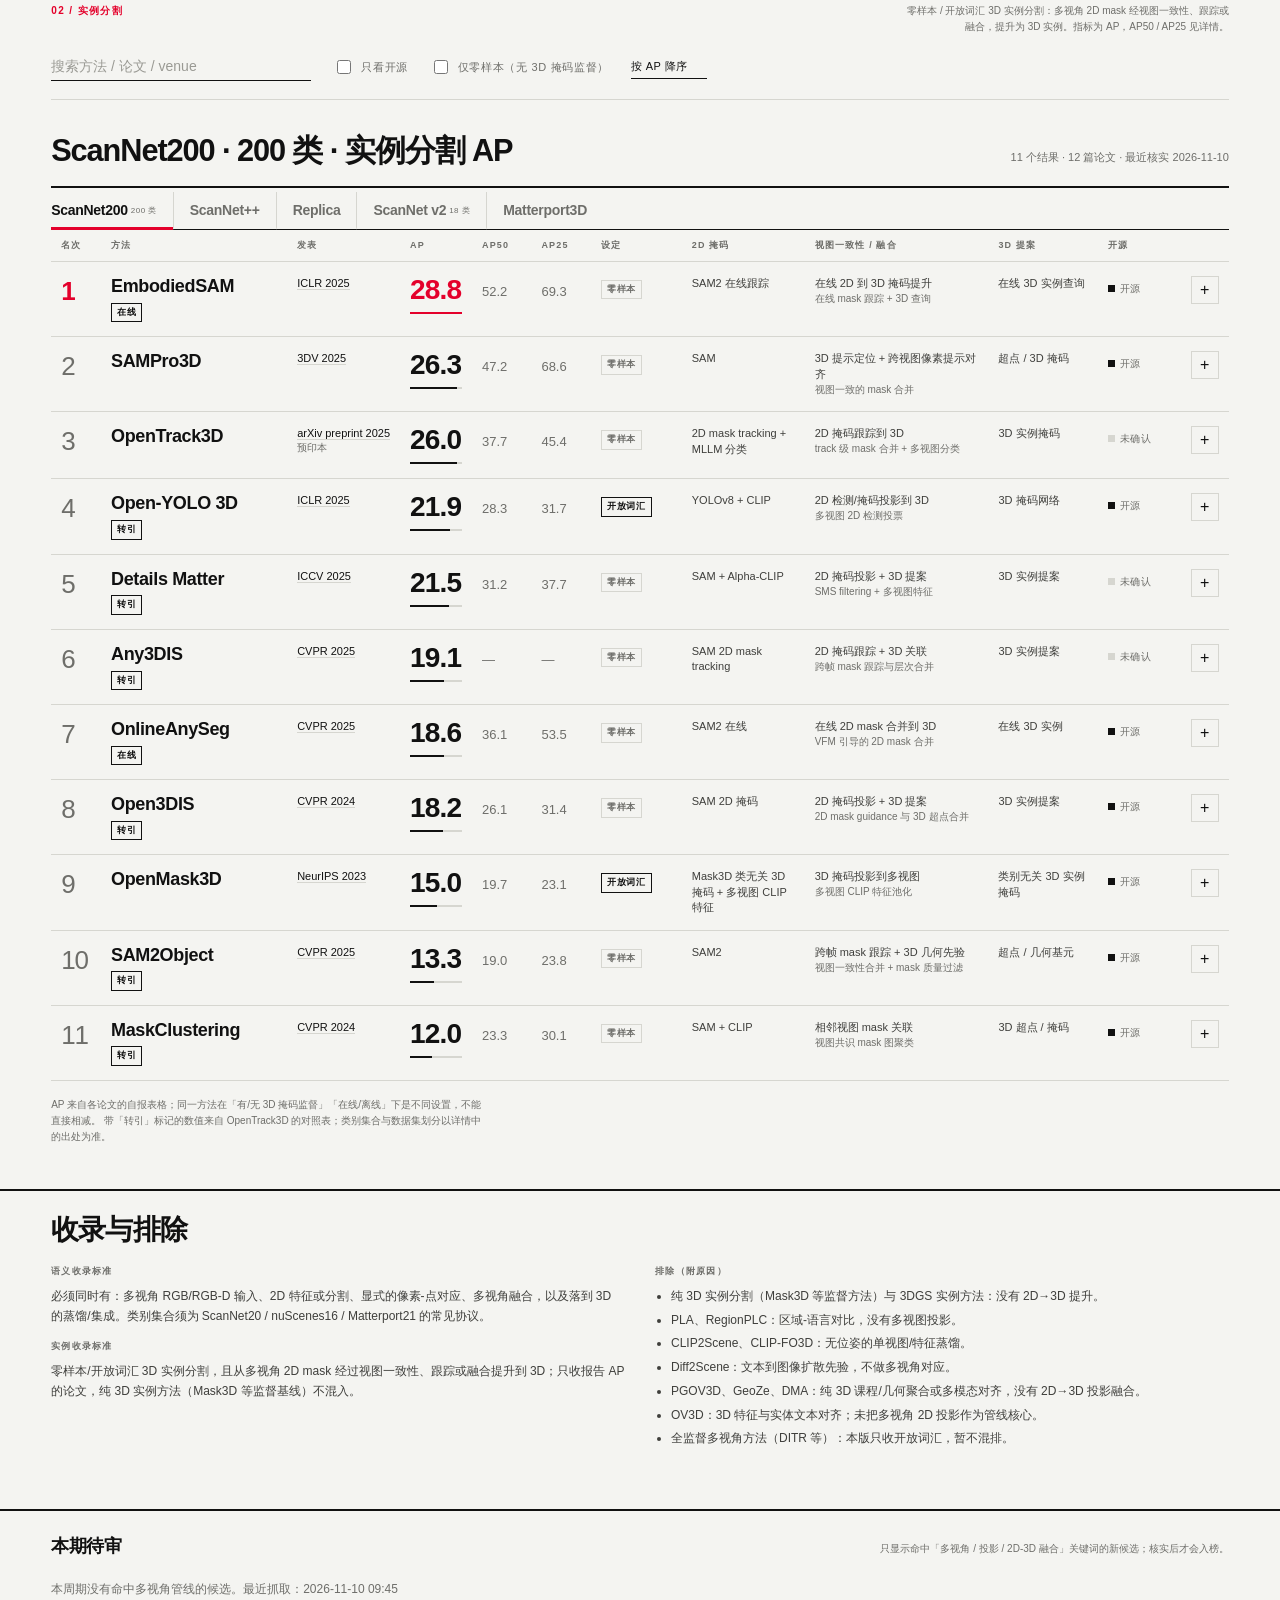
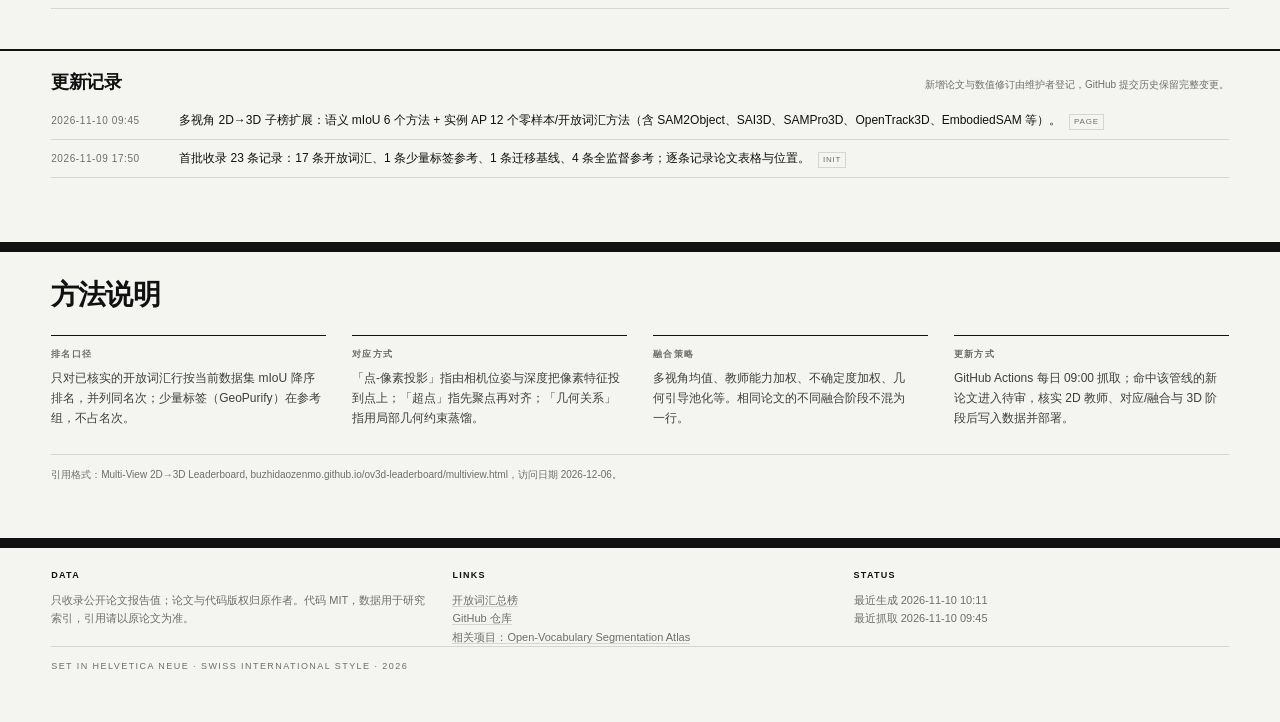
==== commit 948b887b: "feat: broaden multi-view page with zero-shot 3D instance segmentation (AP) and 12 verified methods" ====
--- a/multiview.html
+++ b/multiview.html
@@ -3,8 +3,8 @@
 <head>
   <meta charset="utf-8">
   <meta name="viewport" content="width=device-width, initial-scale=1">
-  <title>多视角 2D→3D 点云分割榜单 · Projection & Fusion</title>
-  <meta name="description" content="多视角 2D 特征/分割经过像素-点对应、可见性与融合，投影到 3D 点云的开放词汇语义分割榜单：ScanNet v2、nuScenes、Matterport3D 的最终 mIoU，标注 2D 教师、对应/融合方式、3D 阶段与开源状态。">
+  <title>多视角 2D→3D 榜单 · 语义 mIoU / 实例 AP</title>
+  <meta name="description" content="多视角 2D 对应与融合、投影到 3D 的开放词汇榜单：语义分割 mIoU（ScanNet v2/nuScenes/Matterport3D）与零样本 3D 实例分割 AP（ScanNet200/ScanNet++/Replica 等），标注 2D 教师或掩码、视图一致性/融合、3D 阶段与开源状态。">
   <meta name="color-scheme" content="light">
   <meta property="og:title" content="多视角 2D→3D 点云分割榜单">
   <meta property="og:description" content="多视角 2D 对应、融合与投影到 3D 点云的开放词汇方法，按 ScanNet v2 / nuScenes / Matterport3D 的最终 mIoU 排名。">
@@ -29,8 +29,8 @@
     <div class="masthead-grid">
       <h1>多视角 2D→3D<br>对应、融合与投影</h1>
       <p class="lede">
-        多视角 2D 分割/特征，经像素-点对应、可见性与融合，落到 3D 点云上的开放词汇方法。
-        只排每个配置的最终 mIoU，并注明 2D 教师、对应/融合方式与 3D 阶段。
+        多视角 2D 分割/特征，经像素-点对应、视图一致性与融合，落到 3D 点云上的开放词汇方法。
+        语义分割看 mIoU，实例分割看 AP；每条注明 2D 教师/掩码、对应/融合方式与 3D 阶段。
       </p>
     </div>
     <dl class="stats" aria-label="数据概览">
@@ -105,7 +105,11 @@
   </nav>
 
   <main id="main" class="wrap">
-    <section aria-labelledby="table-caption">
+    <section id="semantic" aria-labelledby="table-caption">
+      <div class="sectionbreak">
+        <span>01 / 语义分割</span>
+        <p>开放词汇语义分割：多视角 2D 特征/分割经像素-点对应、融合与 3D 蒸馏/集成，指标为 mIoU。</p>
+      </div>
       <div class="toolbar">
         <label class="search">
           <span class="sr">搜索方法或论文</span>
@@ -163,18 +167,80 @@
         不在本页单列。跨论文的 2D 教师、可见性阈值与类别映射不同，比较时请结合「对应 / 融合」列与详情出处。
       </p>
     </section>
+
+    <section id="instance" aria-labelledby="instance-caption">
+      <div class="sectionbreak">
+        <span>02 / 实例分割</span>
+        <p>零样本 / 开放词汇 3D 实例分割：多视角 2D mask 经视图一致性、跟踪或融合，提升为 3D 实例。指标为 AP，AP50 / AP25 见详情。</p>
+      </div>
+
+      <div class="toolbar">
+        <label class="search">
+          <span class="sr">搜索实例方法或论文</span>
+          <input id="inst-search" type="search" placeholder="搜索方法 / 论文 / venue" autocomplete="off">
+        </label>
+        <label class="check"><input id="inst-only-open" type="checkbox"> 只看开源</label>
+        <label class="check"><input id="inst-only-zero" type="checkbox"> 仅零样本（无 3D 掩码监督）</label>
+        <label class="select">
+          <span class="sr">排序</span>
+          <select id="inst-sort">
+            <option value="ap">按 AP 降序</option>
+            <option value="year">按年份降序</option>
+            <option value="name">按方法名</option>
+          </select>
+        </label>
+      </div>
+
+      <div class="caption-row">
+        <h2 id="instance-caption">实例分割 · AP</h2>
+        <p id="instance-sub">—</p>
+      </div>
+
+      <div class="inst-tabs" id="inst-tabs" role="tablist" aria-label="实例分割数据集"></div>
+
+      <div class="tablewrap">
+        <table class="board inst-board" id="inst-board">
+          <thead>
+            <tr>
+              <th scope="col" class="c-rank">名次</th>
+              <th scope="col" class="c-method">方法</th>
+              <th scope="col" class="c-venue">发表</th>
+              <th scope="col" class="c-ap">AP</th>
+              <th scope="col" class="c-ap50">AP50</th>
+              <th scope="col" class="c-ap25">AP25</th>
+              <th scope="col" class="c-setting">设定</th>
+              <th scope="col" class="c-mask">2D 掩码</th>
+              <th scope="col" class="c-corr">视图一致性 / 融合</th>
+              <th scope="col" class="c-proposal">3D 提案</th>
+              <th scope="col" class="c-code">开源</th>
+              <th scope="col" class="c-more"><span class="sr">详情</span></th>
+            </tr>
+          </thead>
+          <tbody id="inst-body"></tbody>
+        </table>
+        <p class="empty" id="inst-empty" hidden>没有符合当前筛选的结果。</p>
+      </div>
+
+      <p class="caveat">
+        AP 来自各论文的自报表格；同一方法在「有/无 3D 掩码监督」「在线/离线」下是不同设置，不能直接相减。
+        带「转引」标记的数值来自 OpenTrack3D 的对照表；类别集合与数据集划分以详情中的出处为准。
+      </p>
+    </section>
   </main>
 
   <section class="scope wrap" aria-labelledby="scope-title">
     <h2 id="scope-title">收录与排除</h2>
     <div class="scope-grid">
       <div>
-        <h3>收录标准</h3>
+        <h3>语义收录标准</h3>
         <p>必须同时有：多视角 RGB/RGB-D 输入、2D 特征或分割、显式的像素-点对应、多视角融合，以及落到 3D 的蒸馏/集成。类别集合须为 ScanNet20 / nuScenes16 / Matterport21 的常见协议。</p>
+        <h3 style="margin-top:14px">实例收录标准</h3>
+        <p>零样本/开放词汇 3D 实例分割，且从多视角 2D mask 经过视图一致性、跟踪或融合提升到 3D；只收报告 AP 的论文，纯 3D 实例方法（Mask3D 等监督基线）不混入。</p>
       </div>
       <div>
         <h3>排除（附原因）</h3>
         <ul>
+          <li>纯 3D 实例分割（Mask3D 等监督方法）与 3DGS 实例方法：没有 2D→3D 提升。</li>
           <li>PLA、RegionPLC：区域-语言对比，没有多视图投影。</li>
           <li>CLIP2Scene、CLIP-FO3D：无位姿的单视图/特征蒸馏。</li>
           <li>Diff2Scene：文本到图像扩散先验，不做多视角对应。</li>
@@ -249,5 +315,6 @@
 
   <script src="data/leaderboard.js"></script>
   <script src="assets/mv.js"></script>
+  <script src="assets/instance.js"></script>
 </body>
 </html>
--- a/assets/style.css
+++ b/assets/style.css
@@ -241,21 +241,82 @@
 
 /* ---------- multi-view table ---------- */
 
-.mv-board .c-rank { width: 54px; }
-.mv-board .c-method { width: 226px; }
-.mv-board .c-venue { width: 108px; }
-.mv-board .c-miou { width: 108px; }
-.mv-board .c-macc { width: 66px; }
-.mv-board .c-teacher { width: 132px; }
-.mv-board .c-corr { width: 218px; }
-.mv-board .c-stage { width: 104px; }
-.mv-board .c-code { width: 92px; }
-.mv-board .c-more { width: 40px; }
+.board.mv-board .c-rank { width: 54px; }
+.board.mv-board .c-method { width: 226px; }
+.board.mv-board .c-venue { width: 108px; }
+.board.mv-board .c-miou { width: 108px; }
+.board.mv-board .c-macc { width: 66px; }
+.board.mv-board .c-teacher { width: 132px; }
+.board.mv-board .c-corr { width: 218px; }
+.board.mv-board .c-stage { width: 104px; }
+.board.mv-board .c-code { width: 92px; }
+.board.mv-board .c-more { width: 40px; }
 
 .cell-small { display: block; font-size: 11px; line-height: 1.4; color: #3f3f3c; }
 .stack span { display: block; font-size: 11px; line-height: 1.45; color: #3f3f3c; }
 .stack .muted { font-size: 10px; color: var(--muted); }
-.mv-board .chip { white-space: nowrap; }
+.board.mv-board .chip { white-space: nowrap; }
+
+/* ---------- instance section ---------- */
+
+.sectionbreak {
+  margin-top: 58px;
+  border-top: 2px solid var(--ink);
+  padding-top: 14px;
+  display: flex;
+  align-items: baseline;
+  justify-content: space-between;
+  gap: 24px;
+}
+
+.sectionbreak span {
+  font-size: 10px;
+  font-weight: 700;
+  letter-spacing: 0.14em;
+  text-transform: uppercase;
+  color: var(--red);
+  white-space: nowrap;
+}
+
+.sectionbreak p { margin: 0; max-width: 58ch; font-size: 10px; line-height: 1.55; color: var(--muted); text-align: right; }
+
+.inst-tabs {
+  display: flex;
+  flex-wrap: wrap;
+  border-bottom: 1px solid var(--ink);
+  margin-top: 4px;
+}
+
+.inst-tabs .tab {
+  appearance: none;
+  background: none;
+  border: 0;
+  border-bottom: 3px solid transparent;
+  padding: 10px 16px 9px 0;
+  font-family: inherit;
+  font-size: 14px;
+  font-weight: 700;
+  color: var(--muted);
+  cursor: pointer;
+  margin-bottom: -1px;
+}
+
+.inst-tabs .tab + .tab { padding-left: 16px; border-left: 1px solid var(--rule); }
+.inst-tabs .tab[aria-selected="true"] { color: var(--ink); border-bottom-color: var(--red); }
+.inst-tabs .tab sup { font-size: 8px; font-weight: 500; color: var(--muted); margin-left: 3px; }
+
+.board.inst-board .c-rank { width: 50px; }
+.board.inst-board .c-method { width: 188px; }
+.board.inst-board .c-venue { width: 100px; }
+.board.inst-board .c-ap { width: 72px; }
+.board.inst-board .c-ap50 { width: 60px; }
+.board.inst-board .c-ap25 { width: 60px; }
+.board.inst-board .c-setting { width: 92px; }
+.board.inst-board .c-mask { width: 126px; }
+.board.inst-board .c-corr { width: 188px; }
+.board.inst-board .c-proposal { width: 112px; }
+.board.inst-board .c-code { width: 84px; }
+.board.inst-board .c-more { width: 36px; }
 
 /* ---------- scope ---------- */
 
@@ -335,6 +396,7 @@
 
 .ghost {
   appearance: none;
+  text-decoration: none;
   background: none;
   border: 1px solid var(--rule);
   padding: 7px 10px;
@@ -791,10 +853,10 @@
   .pipeline-steps { grid-template-columns: 1fr; gap: 12px; }
   .scope-grid { grid-template-columns: 1fr; gap: 18px; }
 
-  .mv-board { display: block; width: 100%; }
-  .mv-board thead { display: none; }
-  .mv-board tbody { display: block; }
-  .mv-board tr.row {
+  .board.mv-board { display: block; width: 100%; }
+  .board.mv-board thead { display: none; }
+  .board.mv-board tbody { display: block; }
+  .board.mv-board tr.row {
     display: grid;
     grid-template-columns: 44px minmax(0, 1fr) 36px;
     grid-template-areas:
@@ -811,14 +873,14 @@
     padding: 16px 0 14px;
     border-bottom: 1px solid var(--rule);
   }
-  .mv-board tr.row td { display: block; border: 0; padding: 0; min-width: 0; width: auto; }
-  .mv-board tr.row .c-rank { grid-area: rank; }
-  .mv-board tr.row .c-method { grid-area: method; }
-  .mv-board tr.row .c-venue { grid-area: venue; }
-  .mv-board tr.row .c-miou { grid-area: miou; margin-top: 4px; }
-  .mv-board tr.row .c-macc { grid-area: macc; }
-  .mv-board tr.row .c-teacher { grid-area: teacher; margin-top: 2px; }
-  .mv-board tr.row .c-teacher::before {
+  .board.mv-board tr.row td { display: block; border: 0; padding: 0; min-width: 0; width: auto; }
+  .board.mv-board tr.row .c-rank { grid-area: rank; }
+  .board.mv-board tr.row .c-method { grid-area: method; }
+  .board.mv-board tr.row .c-venue { grid-area: venue; }
+  .board.mv-board tr.row .c-miou { grid-area: miou; margin-top: 4px; }
+  .board.mv-board tr.row .c-macc { grid-area: macc; }
+  .board.mv-board tr.row .c-teacher { grid-area: teacher; margin-top: 2px; }
+  .board.mv-board tr.row .c-teacher::before {
     content: "2D 教师";
     display: block;
     font-size: 8px;
@@ -826,8 +888,8 @@
     text-transform: uppercase;
     color: var(--muted);
   }
-  .mv-board tr.row .c-corr { grid-area: corr; margin-top: 2px; }
-  .mv-board tr.row .c-corr::before {
+  .board.mv-board tr.row .c-corr { grid-area: corr; margin-top: 2px; }
+  .board.mv-board tr.row .c-corr::before {
     content: "对应 / 融合";
     display: block;
     font-size: 8px;
@@ -835,16 +897,73 @@
     text-transform: uppercase;
     color: var(--muted);
   }
-  .mv-board tr.row .c-stage { grid-area: stage; justify-self: start; margin-top: 2px; }
-  .mv-board tr.row .c-code { grid-area: code; justify-self: start; margin-top: 2px; }
-  .mv-board tr.row .c-more { grid-area: more; justify-self: end; align-self: start; }
-  .mv-board tr.row .bar { max-width: 220px; }
-  .mv-board tr.row .number { font-size: 24px; }
-
-  .mv-board .separator { display: block; }
-  .mv-board .separator td { display: block; border: 0; border-top: 2px solid var(--ink); }
-  .mv-board .details { display: block; }
-  .mv-board .details td { display: block; }
+  .board.mv-board tr.row .c-stage { grid-area: stage; justify-self: start; margin-top: 2px; }
+  .board.mv-board tr.row .c-code { grid-area: code; justify-self: start; margin-top: 2px; }
+  .board.mv-board tr.row .c-more { grid-area: more; justify-self: end; align-self: start; }
+  .board.mv-board tr.row .bar { max-width: 220px; }
+  .board.mv-board tr.row .number { font-size: 24px; }
+
+  .board.mv-board .separator { display: block; }
+  .board.mv-board .separator td { display: block; border: 0; border-top: 2px solid var(--ink); }
+  .board.mv-board .details { display: block; }
+  .board.mv-board .details td { display: block; }
+
+  .sectionbreak { flex-direction: column; gap: 4px; }
+  .sectionbreak p { text-align: left; }
+
+  .board.inst-board { display: block; width: 100%; }
+  .board.inst-board thead { display: none; }
+  .board.inst-board tbody { display: block; }
+  .board.inst-board tr.row {
+    display: grid;
+    grid-template-columns: 44px minmax(0, 1fr) 36px;
+    grid-template-areas:
+      "rank method more"
+      "rank venue more"
+      "rank ap more"
+      "rank ap50 more"
+      "rank ap25 more"
+      "rank setting more"
+      "rank mask more"
+      "rank corr more"
+      "rank proposal more"
+      "rank code more";
+    column-gap: 12px;
+    row-gap: 5px;
+    padding: 16px 0 14px;
+    border-bottom: 1px solid var(--rule);
+  }
+  .board.inst-board tr.row td { display: block; border: 0; padding: 0; min-width: 0; width: auto; }
+  .board.inst-board tr.row .c-rank { grid-area: rank; }
+  .board.inst-board tr.row .c-method { grid-area: method; }
+  .board.inst-board tr.row .c-venue { grid-area: venue; }
+  .board.inst-board tr.row .c-ap { grid-area: ap; margin-top: 4px; }
+  .board.inst-board tr.row .c-ap50 { grid-area: ap50; }
+  .board.inst-board tr.row .c-ap25 { grid-area: ap25; }
+  .board.inst-board tr.row .c-setting { grid-area: setting; justify-self: start; margin-top: 2px; }
+  .board.inst-board tr.row .c-mask { grid-area: mask; margin-top: 2px; }
+  .board.inst-board tr.row .c-corr { grid-area: corr; margin-top: 2px; }
+  .board.inst-board tr.row .c-proposal { grid-area: proposal; margin-top: 2px; }
+  .board.inst-board tr.row .c-code { grid-area: code; justify-self: start; margin-top: 2px; }
+  .board.inst-board tr.row .c-more { grid-area: more; justify-self: end; align-self: start; }
+  .board.inst-board tr.row .bar { max-width: 220px; }
+  .board.inst-board tr.row .number { font-size: 24px; }
+  .board.inst-board tr.row .c-ap50 .macc::before { content: "AP50 "; font-size: 8px; letter-spacing: 0.1em; color: var(--muted); }
+  .board.inst-board tr.row .c-ap25 .macc::before { content: "AP25 "; font-size: 8px; letter-spacing: 0.1em; color: var(--muted); }
+  .board.inst-board tr.row .c-mask::before,
+  .board.inst-board tr.row .c-corr::before,
+  .board.inst-board tr.row .c-proposal::before {
+    display: block;
+    font-size: 8px;
+    letter-spacing: 0.12em;
+    text-transform: uppercase;
+    color: var(--muted);
+  }
+  .board.inst-board tr.row .c-mask::before { content: "2D 掩码"; }
+  .board.inst-board tr.row .c-corr::before { content: "视图一致性 / 融合"; }
+  .board.inst-board tr.row .c-proposal::before { content: "3D 提案"; }
+  .board.inst-board .details { display: block; }
+  .board.inst-board .details td { display: block; }
 
   .log-head { flex-direction: column; gap: 2px; }
   .log-head p { text-align: left; }
@@ -930,10 +1049,10 @@
   .pipeline-steps { grid-template-columns: 1fr; gap: 12px; }
   .scope-grid { grid-template-columns: 1fr; gap: 18px; }
 
-  .mv-board { display: block; width: 100%; }
-  .mv-board thead { display: none; }
-  .mv-board tbody { display: block; }
-  .mv-board tr.row {
+  .board.mv-board { display: block; width: 100%; }
+  .board.mv-board thead { display: none; }
+  .board.mv-board tbody { display: block; }
+  .board.mv-board tr.row {
     display: grid;
     grid-template-columns: 44px minmax(0, 1fr) 36px;
     grid-template-areas:
@@ -950,14 +1069,14 @@
     padding: 16px 0 14px;
     border-bottom: 1px solid var(--rule);
   }
-  .mv-board tr.row td { display: block; border: 0; padding: 0; min-width: 0; width: auto; }
-  .mv-board tr.row .c-rank { grid-area: rank; }
-  .mv-board tr.row .c-method { grid-area: method; }
-  .mv-board tr.row .c-venue { grid-area: venue; }
-  .mv-board tr.row .c-miou { grid-area: miou; margin-top: 4px; }
-  .mv-board tr.row .c-macc { grid-area: macc; }
-  .mv-board tr.row .c-teacher { grid-area: teacher; margin-top: 2px; }
-  .mv-board tr.row .c-teacher::before {
+  .board.mv-board tr.row td { display: block; border: 0; padding: 0; min-width: 0; width: auto; }
+  .board.mv-board tr.row .c-rank { grid-area: rank; }
+  .board.mv-board tr.row .c-method { grid-area: method; }
+  .board.mv-board tr.row .c-venue { grid-area: venue; }
+  .board.mv-board tr.row .c-miou { grid-area: miou; margin-top: 4px; }
+  .board.mv-board tr.row .c-macc { grid-area: macc; }
+  .board.mv-board tr.row .c-teacher { grid-area: teacher; margin-top: 2px; }
+  .board.mv-board tr.row .c-teacher::before {
     content: "2D 教师";
     display: block;
     font-size: 8px;
@@ -965,8 +1084,8 @@
     text-transform: uppercase;
     color: var(--muted);
   }
-  .mv-board tr.row .c-corr { grid-area: corr; margin-top: 2px; }
-  .mv-board tr.row .c-corr::before {
+  .board.mv-board tr.row .c-corr { grid-area: corr; margin-top: 2px; }
+  .board.mv-board tr.row .c-corr::before {
     content: "对应 / 融合";
     display: block;
     font-size: 8px;
@@ -974,16 +1093,73 @@
     text-transform: uppercase;
     color: var(--muted);
   }
-  .mv-board tr.row .c-stage { grid-area: stage; justify-self: start; margin-top: 2px; }
-  .mv-board tr.row .c-code { grid-area: code; justify-self: start; margin-top: 2px; }
-  .mv-board tr.row .c-more { grid-area: more; justify-self: end; align-self: start; }
-  .mv-board tr.row .bar { max-width: 220px; }
-  .mv-board tr.row .number { font-size: 24px; }
-
-  .mv-board .separator { display: block; }
-  .mv-board .separator td { display: block; border: 0; border-top: 2px solid var(--ink); }
-  .mv-board .details { display: block; }
-  .mv-board .details td { display: block; }
+  .board.mv-board tr.row .c-stage { grid-area: stage; justify-self: start; margin-top: 2px; }
+  .board.mv-board tr.row .c-code { grid-area: code; justify-self: start; margin-top: 2px; }
+  .board.mv-board tr.row .c-more { grid-area: more; justify-self: end; align-self: start; }
+  .board.mv-board tr.row .bar { max-width: 220px; }
+  .board.mv-board tr.row .number { font-size: 24px; }
+
+  .board.mv-board .separator { display: block; }
+  .board.mv-board .separator td { display: block; border: 0; border-top: 2px solid var(--ink); }
+  .board.mv-board .details { display: block; }
+  .board.mv-board .details td { display: block; }
+
+  .sectionbreak { flex-direction: column; gap: 4px; }
+  .sectionbreak p { text-align: left; }
+
+  .board.inst-board { display: block; width: 100%; }
+  .board.inst-board thead { display: none; }
+  .board.inst-board tbody { display: block; }
+  .board.inst-board tr.row {
+    display: grid;
+    grid-template-columns: 44px minmax(0, 1fr) 36px;
+    grid-template-areas:
+      "rank method more"
+      "rank venue more"
+      "rank ap more"
+      "rank ap50 more"
+      "rank ap25 more"
+      "rank setting more"
+      "rank mask more"
+      "rank corr more"
+      "rank proposal more"
+      "rank code more";
+    column-gap: 12px;
+    row-gap: 5px;
+    padding: 16px 0 14px;
+    border-bottom: 1px solid var(--rule);
+  }
+  .board.inst-board tr.row td { display: block; border: 0; padding: 0; min-width: 0; width: auto; }
+  .board.inst-board tr.row .c-rank { grid-area: rank; }
+  .board.inst-board tr.row .c-method { grid-area: method; }
+  .board.inst-board tr.row .c-venue { grid-area: venue; }
+  .board.inst-board tr.row .c-ap { grid-area: ap; margin-top: 4px; }
+  .board.inst-board tr.row .c-ap50 { grid-area: ap50; }
+  .board.inst-board tr.row .c-ap25 { grid-area: ap25; }
+  .board.inst-board tr.row .c-setting { grid-area: setting; justify-self: start; margin-top: 2px; }
+  .board.inst-board tr.row .c-mask { grid-area: mask; margin-top: 2px; }
+  .board.inst-board tr.row .c-corr { grid-area: corr; margin-top: 2px; }
+  .board.inst-board tr.row .c-proposal { grid-area: proposal; margin-top: 2px; }
+  .board.inst-board tr.row .c-code { grid-area: code; justify-self: start; margin-top: 2px; }
+  .board.inst-board tr.row .c-more { grid-area: more; justify-self: end; align-self: start; }
+  .board.inst-board tr.row .bar { max-width: 220px; }
+  .board.inst-board tr.row .number { font-size: 24px; }
+  .board.inst-board tr.row .c-ap50 .macc::before { content: "AP50 "; font-size: 8px; letter-spacing: 0.1em; color: var(--muted); }
+  .board.inst-board tr.row .c-ap25 .macc::before { content: "AP25 "; font-size: 8px; letter-spacing: 0.1em; color: var(--muted); }
+  .board.inst-board tr.row .c-mask::before,
+  .board.inst-board tr.row .c-corr::before,
+  .board.inst-board tr.row .c-proposal::before {
+    display: block;
+    font-size: 8px;
+    letter-spacing: 0.12em;
+    text-transform: uppercase;
+    color: var(--muted);
+  }
+  .board.inst-board tr.row .c-mask::before { content: "2D 掩码"; }
+  .board.inst-board tr.row .c-corr::before { content: "视图一致性 / 融合"; }
+  .board.inst-board tr.row .c-proposal::before { content: "3D 提案"; }
+  .board.inst-board .details { display: block; }
+  .board.inst-board .details td { display: block; }
 
   h1 { grid-column: 1 / -1; margin-bottom: 14px; }
   .lede { grid-column: 1 / -1; margin-bottom: 22px; }
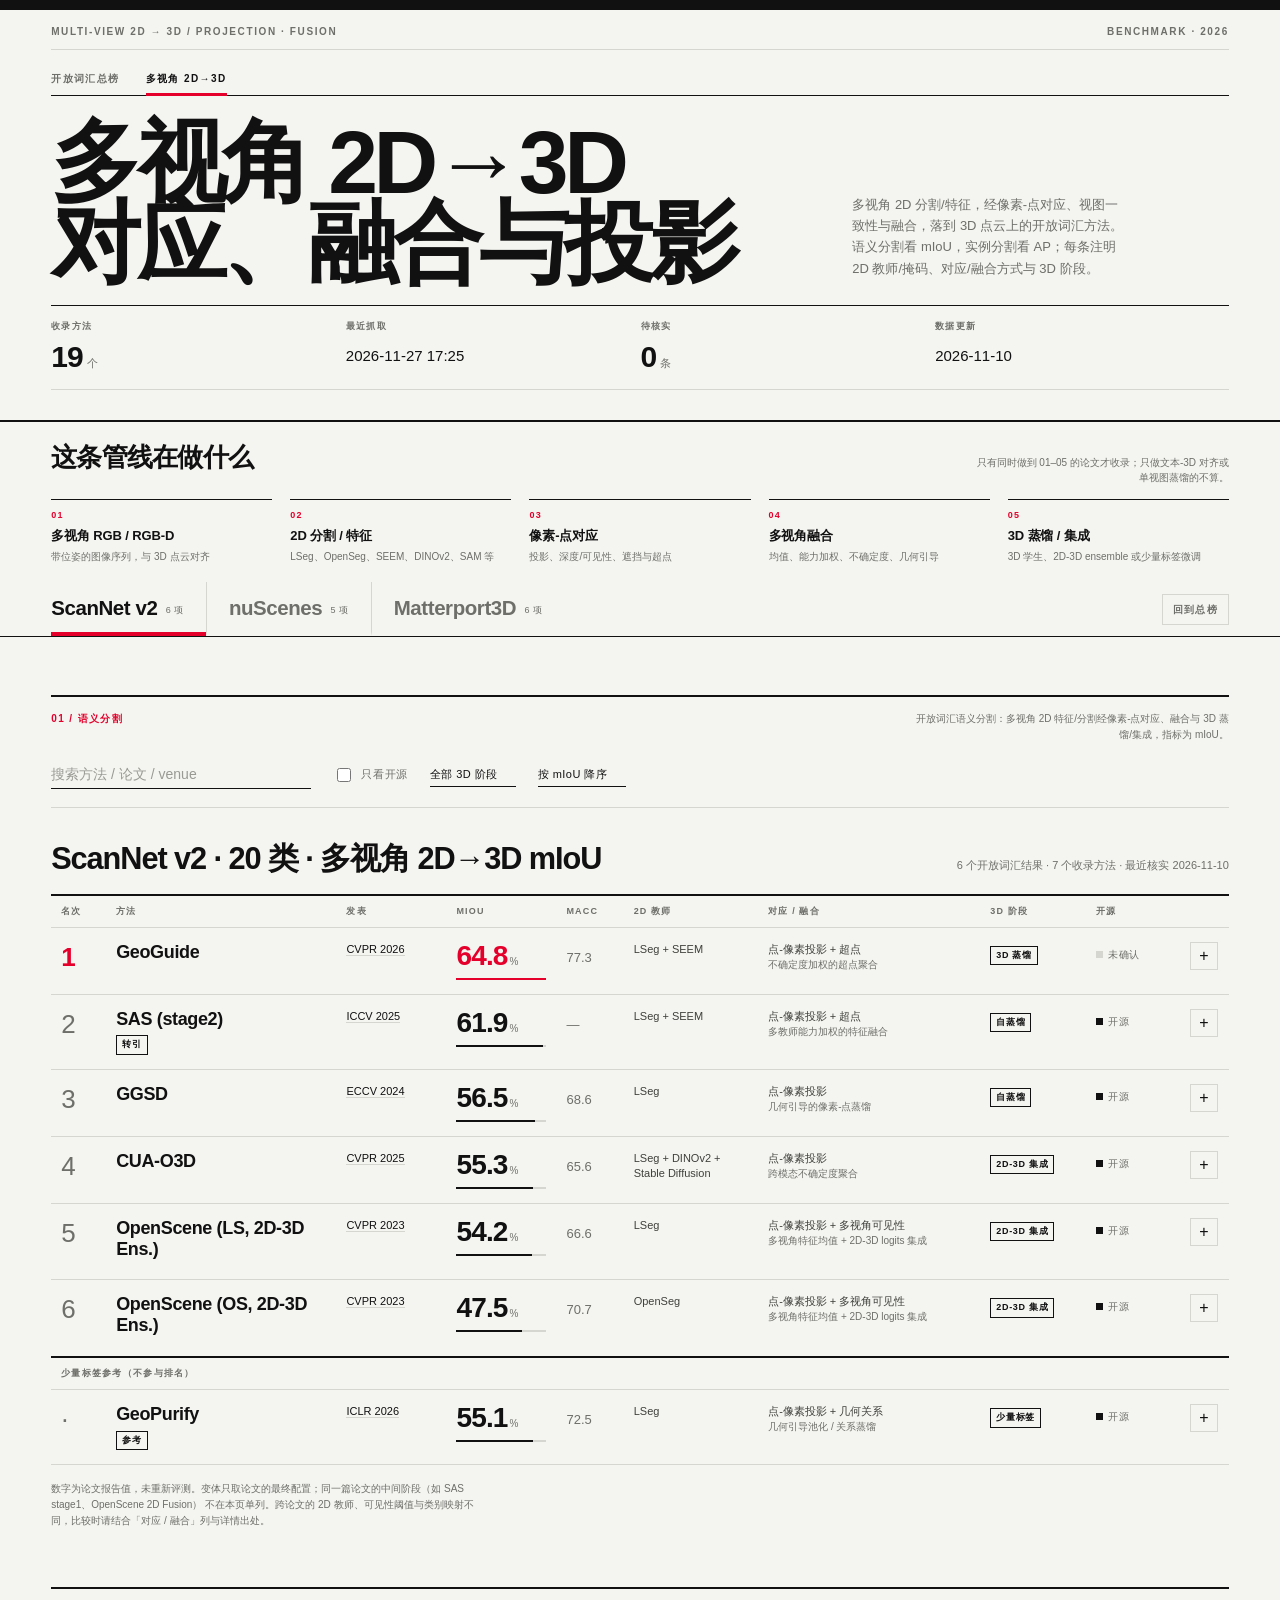
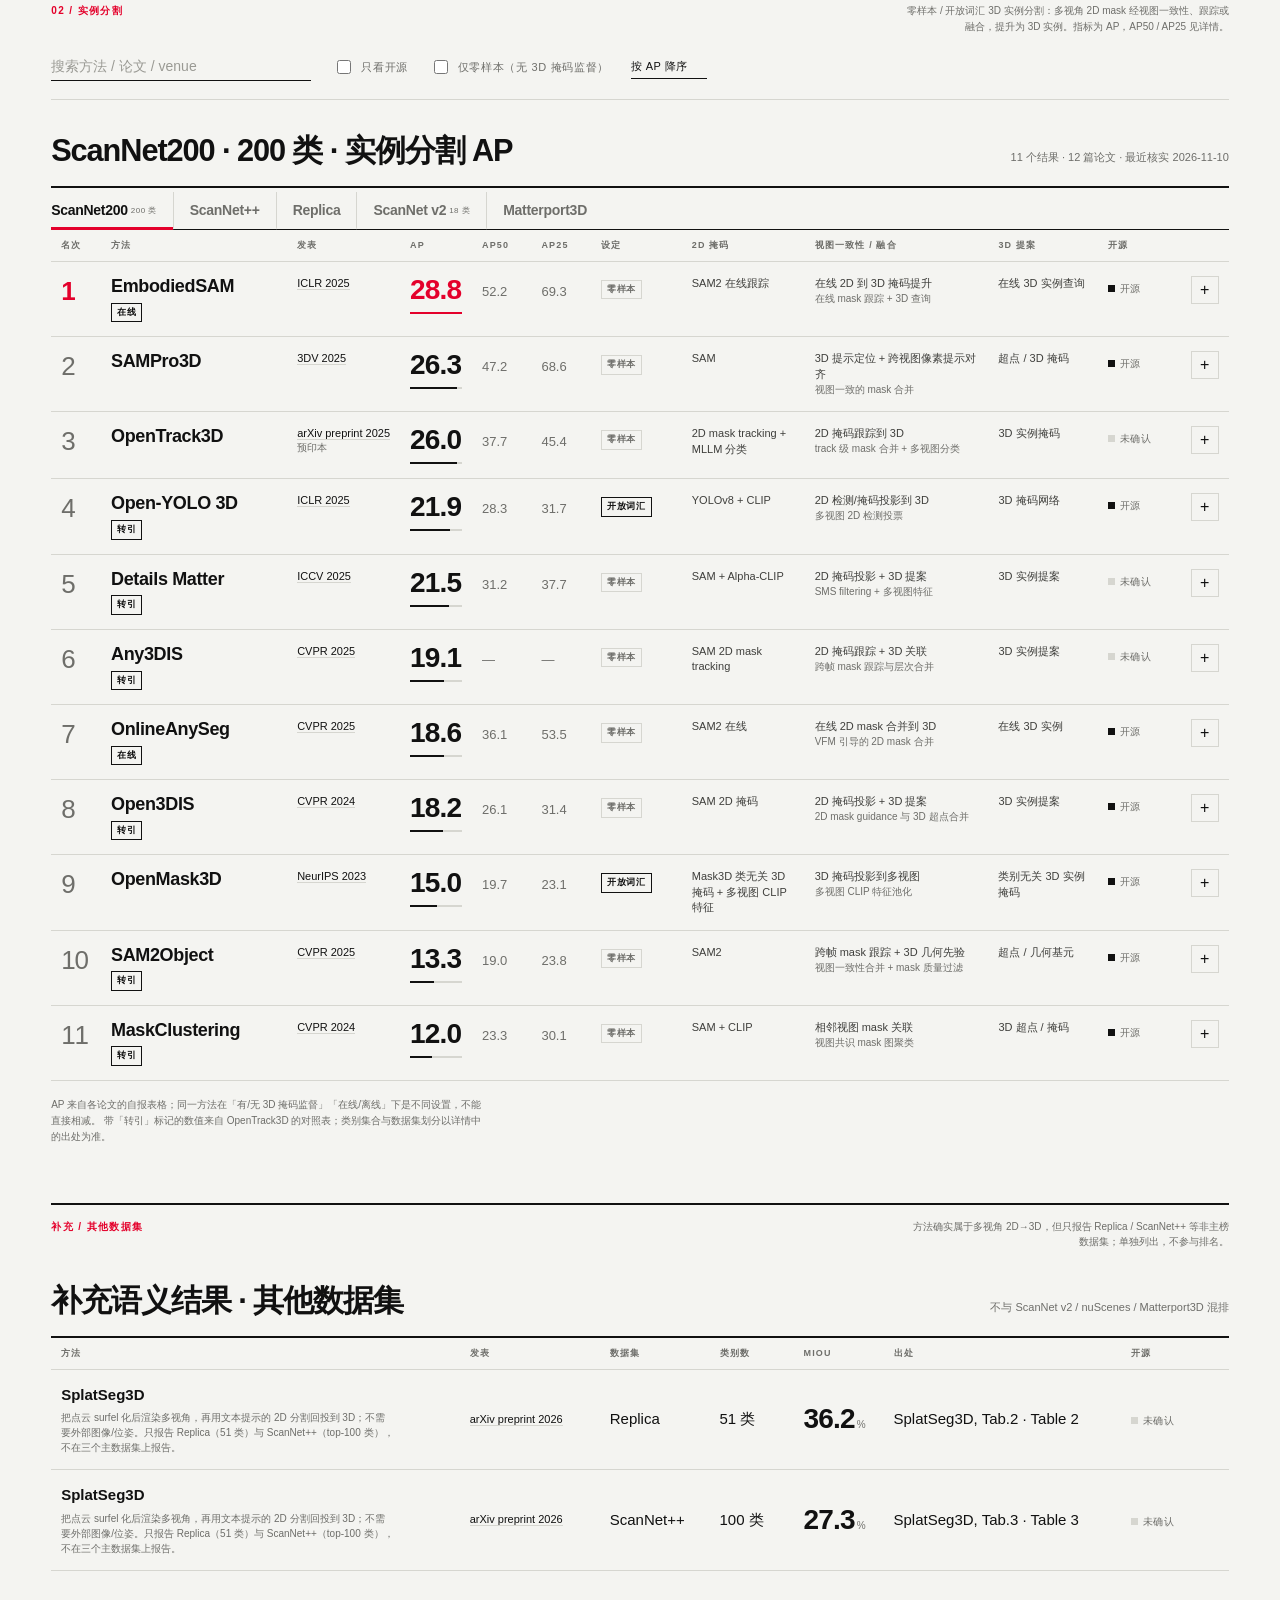
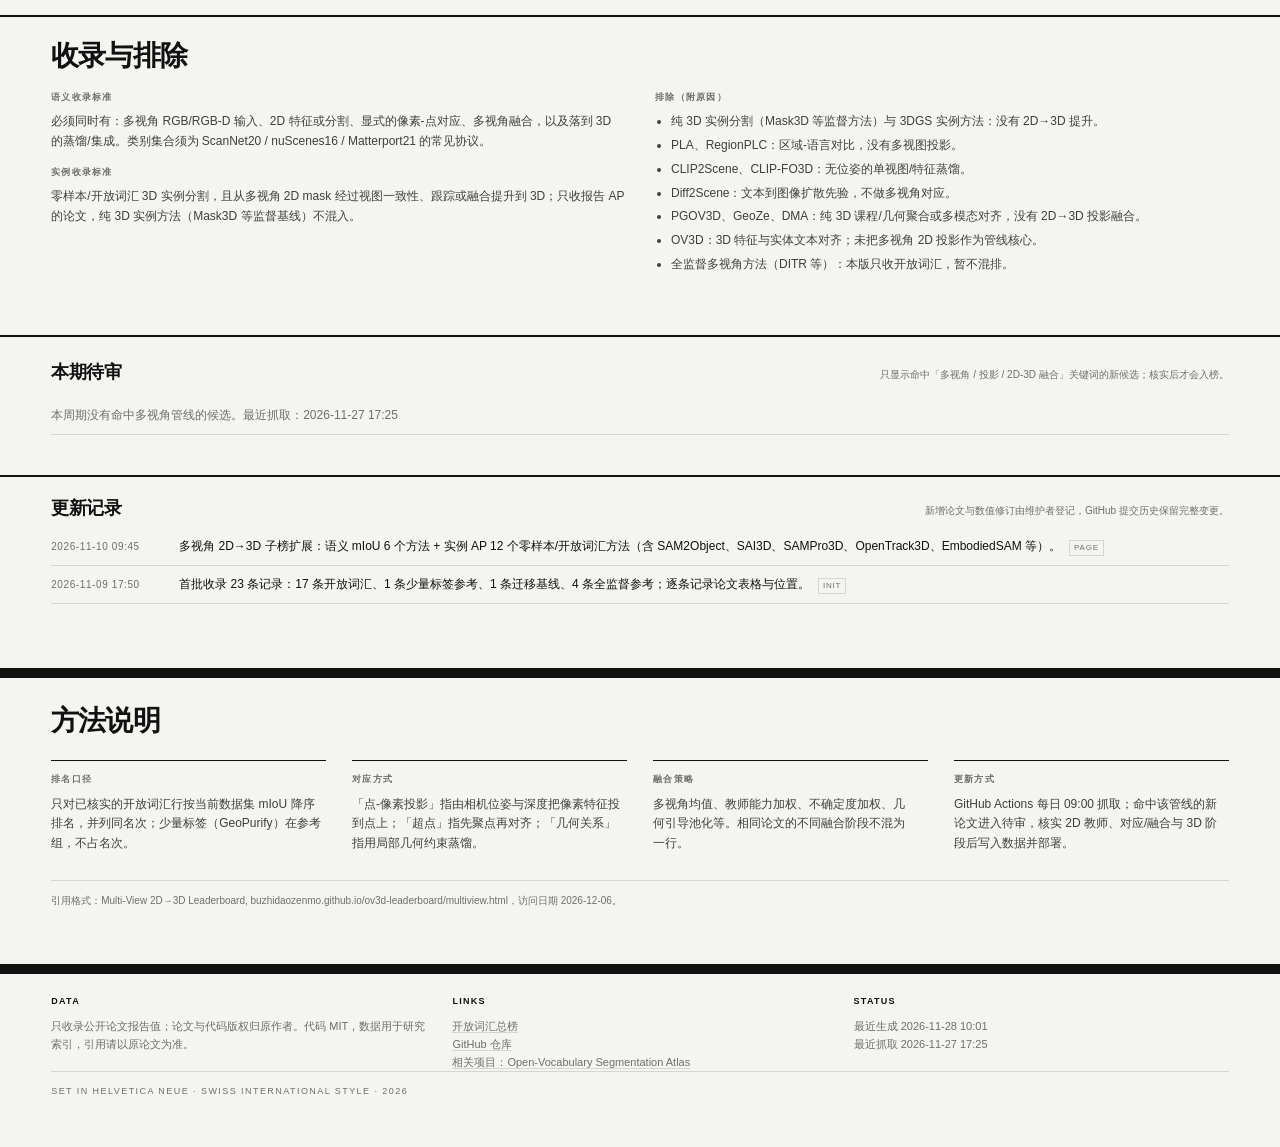
==== commit c00ca3c8: "feat: add supplement results for other-dataset multi-view methods (SplatSeg3D)" ====
--- a/multiview.html
+++ b/multiview.html
@@ -226,6 +226,34 @@
         带「转引」标记的数值来自 OpenTrack3D 的对照表；类别集合与数据集划分以详情中的出处为准。
       </p>
     </section>
+
+    <section id="supplement" aria-labelledby="supplement-caption">
+      <div class="sectionbreak">
+        <span>补充 / 其他数据集</span>
+        <p>方法确实属于多视角 2D→3D，但只报告 Replica / ScanNet++ 等非主榜数据集；单独列出，不参与排名。</p>
+      </div>
+      <div class="caption-row">
+        <h2 id="supplement-caption">补充语义结果 · 其他数据集</h2>
+        <p>不与 ScanNet v2 / nuScenes / Matterport3D 混排</p>
+      </div>
+      <div class="tablewrap">
+        <table class="board supp-board" id="supp-board">
+          <thead>
+            <tr>
+              <th scope="col">方法</th>
+              <th scope="col" class="c-venue">发表</th>
+              <th scope="col">数据集</th>
+              <th scope="col" class="c-classes">类别数</th>
+              <th scope="col" class="c-suppmiou">mIoU</th>
+              <th scope="col">出处</th>
+              <th scope="col" class="c-code">开源</th>
+            </tr>
+          </thead>
+          <tbody id="supp-body"></tbody>
+        </table>
+        <p class="empty" id="supp-empty" hidden>暂无补充结果。</p>
+      </div>
+    </section>
   </main>
 
   <section class="scope wrap" aria-labelledby="scope-title">
@@ -316,5 +344,6 @@
   <script src="data/leaderboard.js"></script>
   <script src="assets/mv.js"></script>
   <script src="assets/instance.js"></script>
+  <script src="assets/supplement.js"></script>
 </body>
 </html>
--- a/assets/style.css
+++ b/assets/style.css
@@ -317,6 +317,42 @@
 .board.inst-board .c-proposal { width: 112px; }
 .board.inst-board .c-code { width: 84px; }
 .board.inst-board .c-more { width: 36px; }
+
+/* ---------- supplement ---------- */
+
+.board.supp-board .c-venue { width: 140px; }
+.board.supp-board .c-classes { width: 84px; }
+.board.supp-board .c-suppmiou { width: 90px; }
+.board.supp-board td { vertical-align: middle; }
+.board.supp-board .supp-method { font-size: 15px; font-weight: 700; }
+.board.supp-board .supp-note { display: block; margin-top: 4px; font-size: 10px; color: var(--muted); line-height: 1.5; max-width: 60ch; }
+
+@media (max-width: 900px) {
+  .board.supp-board { display: block; width: 100%; }
+  .board.supp-board thead { display: none; }
+  .board.supp-board tbody { display: block; }
+  .board.supp-board tr.row {
+    display: grid;
+    grid-template-columns: minmax(0, 1fr) auto;
+    grid-template-areas:
+      "method venue"
+      "dataset classes"
+      "miou source"
+      "code code";
+    column-gap: 14px;
+    row-gap: 5px;
+    padding: 14px 0;
+    border-bottom: 1px solid var(--rule);
+  }
+  .board.supp-board tr.row td { display: block; border: 0; padding: 0; min-width: 0; width: auto; }
+  .board.supp-board .c-method { grid-area: method; }
+  .board.supp-board .c-venue { grid-area: venue; justify-self: end; }
+  .board.supp-board .c-dataset { grid-area: dataset; }
+  .board.supp-board .c-classes { grid-area: classes; justify-self: end; }
+  .board.supp-board .c-suppmiou { grid-area: miou; }
+  .board.supp-board .c-source { grid-area: source; justify-self: end; font-size: 10px; }
+  .board.supp-board .c-code { grid-area: code; }
+}
 
 /* ---------- scope ---------- */
 
